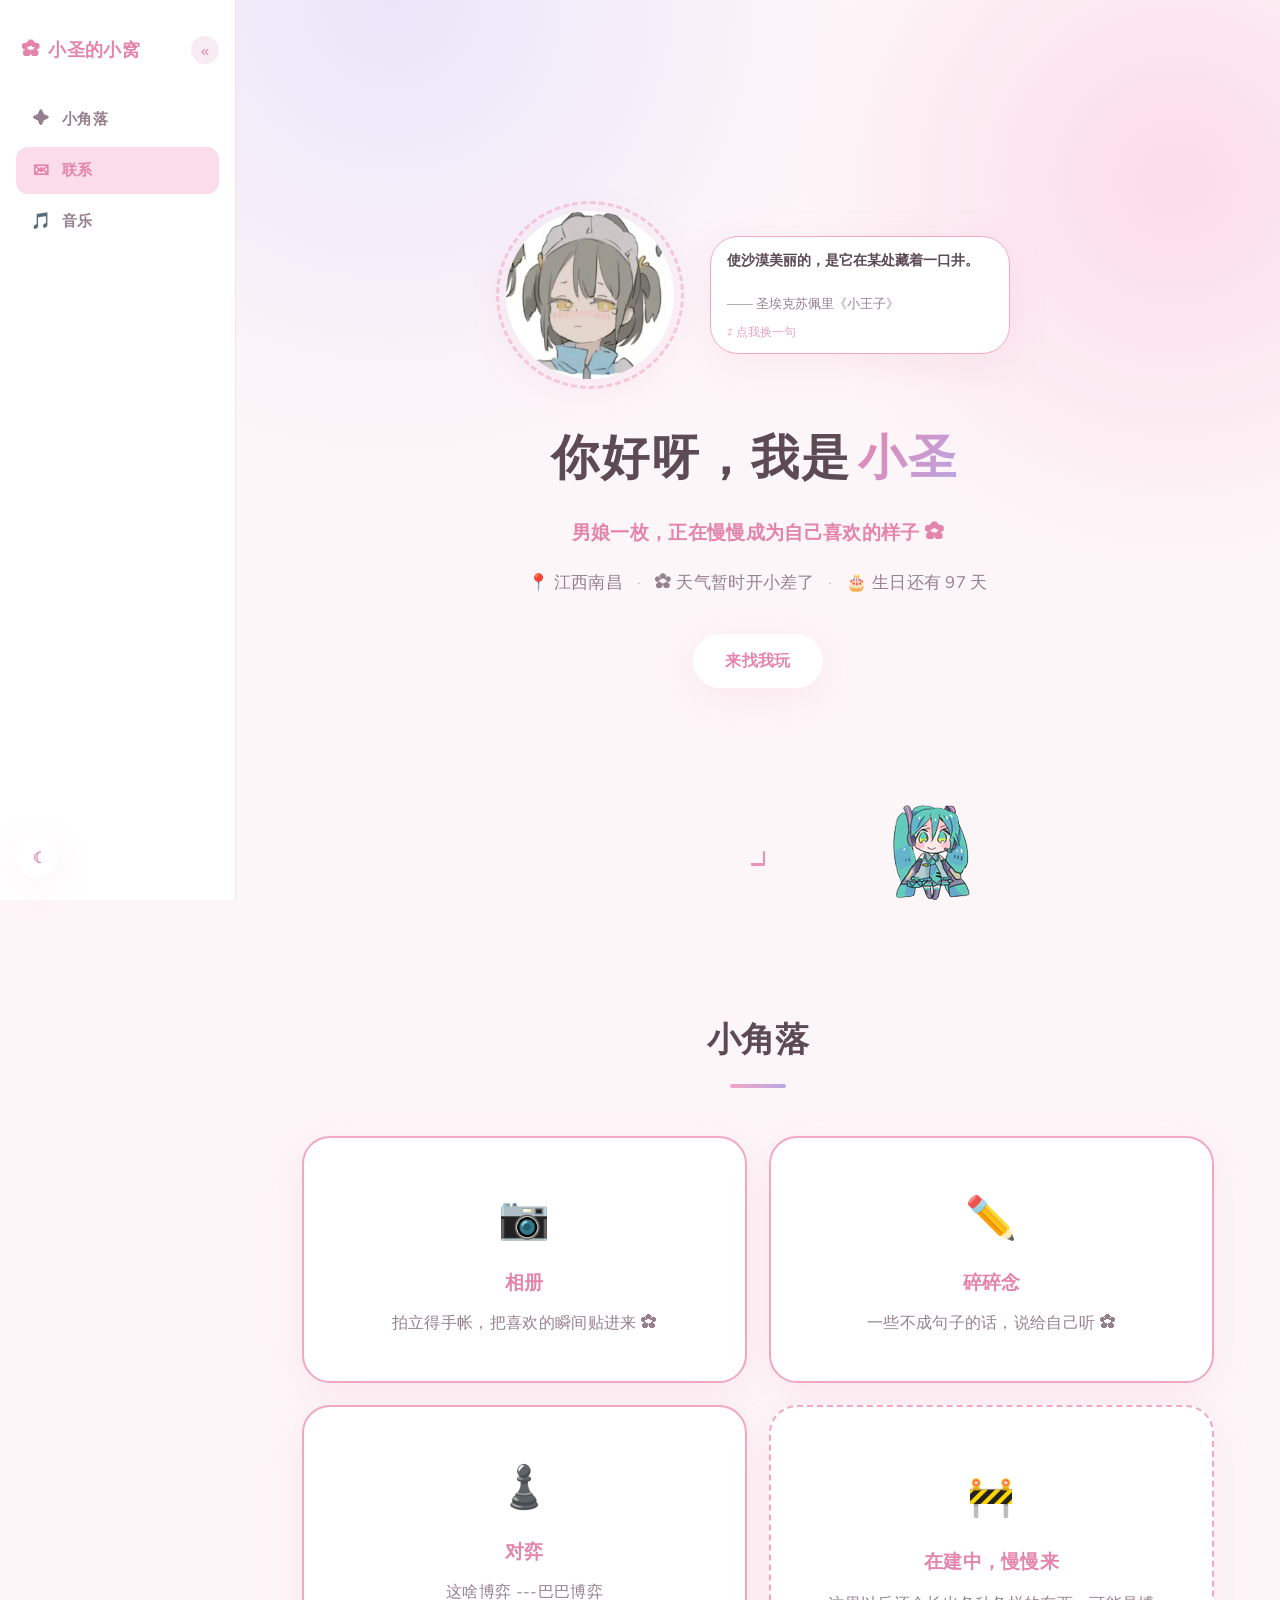
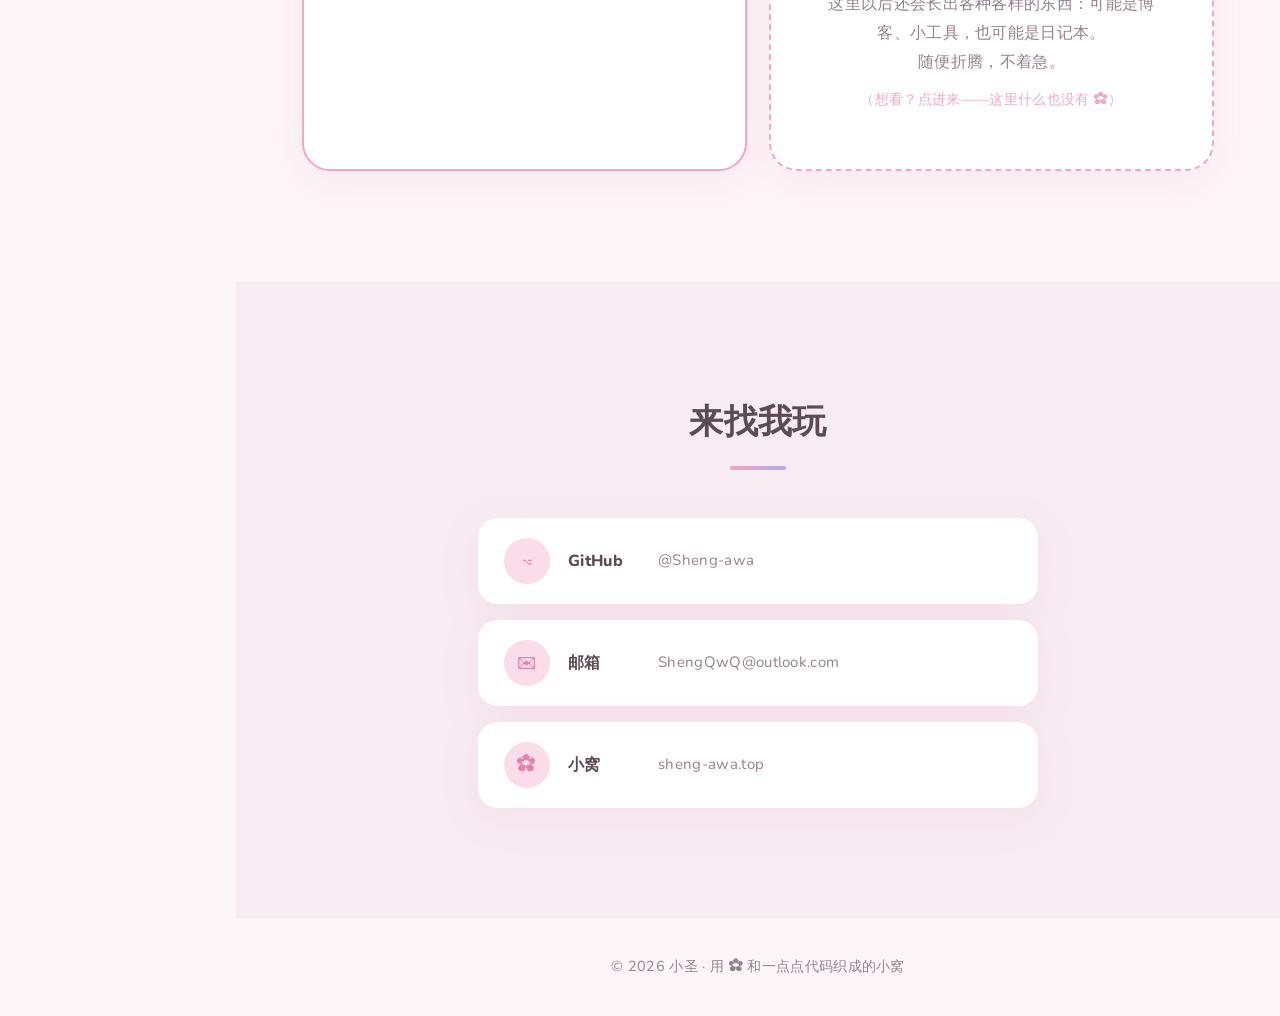
==== index.html @ 61c5d567 "小忆的第一批：404 迷路页、在建卡可点、碎碎念变唠叨墙、对弈/碎碎念翻页转场、五子棋悔棋修复" ====
<!DOCTYPE html>
<html lang="zh-CN" data-theme="light">
<head>
  <meta charset="UTF-8" />
  <meta name="viewport" content="width=device-width, initial-scale=1.0" />
  <title>小圣的小窝 ✿</title>
  <meta name="description" content="小圣的个人小角落——软乎乎、慢悠悠、很舒服。" />
  <link rel="icon" type="image/png" sizes="32x32" href="assets/img/favicon-32.png" />
  <link rel="icon" type="image/png" sizes="192x192" href="assets/img/favicon-192.png" />
  <link rel="apple-touch-icon" href="assets/img/apple-touch-icon.png" />
  <link rel="preconnect" href="https://fonts.googleapis.com" />
  <link rel="preconnect" href="https://fonts.gstatic.com" crossorigin />
  <link href="https://fonts.googleapis.com/css2?family=Nunito:ital,wght@0,400;0,600;0,700;0,800;1,400&display=swap" rel="stylesheet" />
  <link rel="stylesheet" href="assets/css/style.css" />
</head>
<body>
  <!-- 页面过渡纱幕：进入时粉白淡出；去音乐页时换夜色盖上 -->
  <div class="page-veil page-veil--day page-veil--enter" aria-hidden="true"></div>

  <!-- 飘落的花瓣层（JS 生成，尊重减少动态偏好） -->
  <div class="petal-layer" id="petalLayer" aria-hidden="true"></div>

  <!-- 特效画布：粉色鼠标轨迹 + 飘雪 -->
  <canvas class="fx-canvas" id="fxCanvas" aria-hidden="true"></canvas>

  <!-- 桌宠：像素初音未来，沿底边巡逻（点它冒播放按钮去音乐页、拖拽甩飞、双击躲起来） -->
  <div class="pet" id="pet" data-state="idle" data-surface="floor" aria-hidden="true">
    <div class="pet__rot">
      <div class="pet__flip">
        <canvas class="pet__gl" id="petGL"></canvas>
      </div>
    </div>
    <div class="pet__zzz" id="petZzz" hidden>💤</div>
  </div>

  <!-- 导航（GitHub 风格：左侧 logo + 链接，右侧操作；宽屏为可伸缩侧边栏） -->
  <header class="nav" id="nav">
    <div class="nav__left">
      <div class="nav__header">
        <a class="nav__logo" href="#top"><span class="nav__logo-mark">✿</span><span class="nav__logo-text">小圣的小窝</span></a>
        <button class="nav__collapse" id="navCollapse" aria-label="收起 / 展开侧边栏" title="收起 / 展开">
          <span class="nav__collapse-icon">«</span>
        </button>
      </div>
      <nav class="nav__links">
        <a href="#corner"><span class="nav__icon">✦</span><span class="nav__text">小角落</span></a>
        <a href="#contact"><span class="nav__icon">✉</span><span class="nav__text">联系</span></a>
        <a href="music.html"><span class="nav__icon">🎵</span><span class="nav__text">音乐</span></a>
      </nav>
    </div>
    <button class="theme-toggle" id="themeToggle" aria-label="切换明暗主题" title="切换主题">
      <span class="theme-toggle__icon">☾</span>
    </button>
  </header>

  <main id="top">
    <!-- Hero -->
    <section class="hero">
      <div class="hero__inner">
        <div class="hero__avatar-row reveal">
          <div class="hero__avatar-wrap">
            <div class="hero__avatar-ring"></div>
            <img class="hero__avatar" id="avatar" src="assets/img/avatar.jpg" alt="小圣的头像" title="点我有惊喜 ✿" />
          </div>
          <button class="quote" id="quoteBtn" type="button" title="点我换一句 ✿" aria-label="换一句名言">
            <span class="quote__text" id="quoteText">慢慢来，谁还没有一个努力的过程。</span>
            <span class="quote__author" id="quoteAuthor">—— 佚名</span>
            <span class="quote__hint">⇄ 点我换一句</span>
          </button>
        </div>
        <h1 class="hero__title reveal" style="--d:.12s">你好呀，我是<span class="hero__name">小圣</span></h1>
        <p class="hero__subtitle reveal" style="--d:.24s">男娘一枚，正在慢慢成为自己喜欢的样子 ✿</p>
        <p class="hero__weather reveal" style="--d:.36s">
          <span>📍 江西南昌</span>
          <span class="hero__weather-dot">·</span>
          <span id="weatherText">正在获取天气…</span>
          <span class="hero__weather-dot">·</span>
          <span id="birthdayText">🎂 …</span>
        </p>
        <div class="hero__actions reveal" style="--d:.48s">
          <a class="btn btn--ghost" href="#contact">来找我玩</a>
        </div>
      </div>
      <a class="hero__scroll-hint" href="#corner" aria-label="向下滚动">
        <span></span>
      </a>
    </section>

    <!-- 小角落 -->
    <section class="section" id="corner">
      <div class="container">
        <h2 class="section__title reveal">小角落</h2>
        <div class="corner__cards reveal" style="--d:.1s">
          <a class="corner__entry" href="photos.html">
            <span class="corner__entry-icon">📷</span>
            <h3>相册</h3>
            <p>拍立得手帐，把喜欢的瞬间贴进来 ✿</p>
          </a>
          <a class="corner__entry" href="notes.html">
            <span class="corner__entry-icon">✏️</span>
            <h3>碎碎念</h3>
            <p>一些不成句子的话，说给自己听 ✿</p>
          </a>
          <a class="corner__entry" href="games.html">
            <span class="corner__entry-icon">♟️</span>
            <h3>对弈</h3>
            <p>这啥博弈 ---巴巴博弈</p>
          </a>
          <a class="corner__card" href="404.html" title="想看看？点进来 ✿">
            <div class="corner__wip">🚧</div>
            <h3>在建中，慢慢来</h3>
            <p>
              这里以后还会长出各种各样的东西：可能是博客、小工具，也可能是日记本。<br />
              随便折腾，不着急。<span class="corner__tease">（想看？点进来——这里什么也没有 ✿）</span>
            </p>
          </a>
        </div>
      </div>
    </section>

    <!-- 联系 -->
    <section class="section section--alt" id="contact">
      <div class="container">
        <h2 class="section__title reveal">来找我玩</h2>
        <div class="contact__list reveal" style="--d:.1s">
          <a class="contact__item" href="https://github.com/Sheng-awa" target="_blank" rel="noopener">
            <span class="contact__icon">⌥</span>
            <span class="contact__label">GitHub</span>
            <span class="contact__value">@Sheng-awa</span>
          </a>
          <a class="contact__item" href="mailto:ShengQwQ@outlook.com">
            <span class="contact__icon">✉</span>
            <span class="contact__label">邮箱</span>
            <span class="contact__value">ShengQwQ@outlook.com</span>
          </a>
          <a class="contact__item" href="https://sheng-awa.top" target="_blank" rel="noopener">
            <span class="contact__icon">✿</span>
            <span class="contact__label">小窝</span>
            <span class="contact__value">sheng-awa.top</span>
          </a>
        </div>
      </div>
    </section>
  </main>

  <footer class="footer">
    <p>© <span id="year"></span> 小圣 · 用 ✿ 和一点点代码织成的小窝</p>
  </footer>

  <script src="assets/js/main.js"></script>
  <script src="assets/js/pet.js"></script>
</body>
</html>
---- assets/css/style.css ----
/* ============================================================
   小圣的小窝 · style.css
   设计原则：舒适优先 —— 柔和的低饱和配色、大圆角、
   漫反射阴影、所有动效统一使用缓出曲线。
   布局：宽屏为 GitHub 式左侧边栏（可伸缩为图标栏），
   窄屏回退为顶部横栏。
   ============================================================ */

/* ---------- 主题变量 ---------- */
:root {
  --bg: #fdf6f8;
  --bg-alt: #f7ecf2;
  --card: #ffffff;
  --text: #5c4a55;
  --text-soft: #96808e;
  --accent: #f2a7c3;
  --accent-deep: #e484ac;
  --accent-soft: #fbdce9;
  --lavender: #b9a7e6;
  --lavender-soft: #ece5fa;
  --ring: rgba(242, 167, 195, 0.35);
  --shadow: 0 10px 40px rgba(228, 132, 172, 0.12);
  --shadow-hover: 0 18px 50px rgba(228, 132, 172, 0.22);
  --radius-lg: 28px;
  --radius-md: 20px;
  --ease: cubic-bezier(0.22, 1, 0.36, 1); /* 柔和缓出 */
  --speed: 0.6s;
  --sidebar-w: 236px;
  --sidebar-w-mini: 78px;
}

html[data-theme="dark"] {
  --bg: #211a20;
  --bg-alt: #2a2129;
  --card: #2f2630;
  --text: #eadfe7;
  --text-soft: #a894a1;
  --accent: #e89bbd;
  --accent-deep: #f0b0cb;
  --accent-soft: #4a3342;
  --lavender: #a58fd6;
  --lavender-soft: #372e47;
  --ring: rgba(232, 155, 189, 0.25);
  --shadow: 0 10px 40px rgba(0, 0, 0, 0.35);
  --shadow-hover: 0 18px 50px rgba(0, 0, 0, 0.45);
}

/* ---------- 基础 ---------- */
* { margin: 0; padding: 0; box-sizing: border-box; }

html {
  scroll-behavior: smooth;
  scroll-padding-top: 90px;
}

body {
  font-family: "Nunito", "PingFang SC", "Hiragino Sans GB",
    "Microsoft YaHei", "Source Han Sans SC", sans-serif;
  background: var(--bg);
  color: var(--text);
  line-height: 1.8;
  letter-spacing: 0.02em;
  overflow-x: hidden;
  transition: background-color var(--speed) var(--ease),
    color var(--speed) var(--ease),
    padding-left var(--speed) var(--ease);
}

::selection { background: var(--accent-soft); color: var(--accent-deep); }

img { display: block; max-width: 100%; }
a { color: inherit; text-decoration: none; }

.container { max-width: 960px; margin: 0 auto; padding: 0 24px; }

/* ---------- 花瓣层 ---------- */
.petal-layer {
  position: fixed;
  inset: 0;
  pointer-events: none;
  z-index: 1;
  overflow: hidden;
}

.petal {
  position: absolute;
  top: -4vh;
  border-radius: 60% 40% 60% 40%;
  background: linear-gradient(135deg, var(--accent-soft), var(--accent));
  opacity: 0;
  animation: petal-fall linear infinite;
  will-change: transform, opacity;
}

@keyframes petal-fall {
  0%   { transform: translate3d(0, -5vh, 0) rotate(0deg);   opacity: 0; }
  8%   { opacity: var(--petal-opacity, 0.55); }
  92%  { opacity: var(--petal-opacity, 0.55); }
  100% { transform: translate3d(var(--sway, -24vw), 108vh, 0) rotate(560deg); opacity: 0; }
}

/* ---------- 特效画布（鼠标轨迹 + 飘雪） ---------- */
.fx-canvas {
  position: fixed;
  inset: 0;
  width: 100%;
  height: 100%;
  pointer-events: none;
  z-index: 200;
}

/* ---------- 导航（窄屏：顶栏） ---------- */
.nav {
  position: fixed;
  top: 0; left: 0; right: 0;
  z-index: 100;
  display: flex;
  align-items: center;
  justify-content: space-between;
  gap: 24px;
  padding: 14px clamp(16px, 4vw, 40px);
  background: color-mix(in srgb, var(--bg) 82%, transparent);
  backdrop-filter: blur(14px);
  -webkit-backdrop-filter: blur(14px);
  box-shadow: 0 4px 24px rgba(228, 132, 172, 0.08);
  transition: background-color var(--speed) var(--ease),
    box-shadow var(--speed) var(--ease),
    width var(--speed) var(--ease),
    border-color var(--speed) var(--ease);
}

.nav__left {
  display: flex;
  align-items: center;
  gap: 18px;
  min-width: 0;
}

.nav__header { display: flex; align-items: center; }

.nav__logo {
  display: inline-flex;
  align-items: center;
  gap: 8px;
  font-weight: 800;
  font-size: 1.05rem;
  color: var(--accent-deep);
  white-space: nowrap;
}

.nav__collapse { display: none; } /* 窄屏不提供伸缩 */

.nav__icon { display: none; } /* 窄屏顶栏只显示文字 */

.nav__links { display: flex; gap: 10px; }

.nav__links a {
  position: relative;
  font-weight: 600;
  font-size: 0.9rem;
  color: var(--text-soft);
  transition: color 0.35s var(--ease);
  padding: 4px 2px;
  white-space: nowrap;
}

.nav__links a::after {
  content: "";
  position: absolute;
  left: 0; bottom: -2px;
  width: 100%; height: 2px;
  border-radius: 2px;
  background: var(--accent);
  transform: scaleX(0);
  transform-origin: right;
  transition: transform 0.45s var(--ease);
}

.nav__links a:hover { color: var(--accent-deep); }
.nav__links a:hover::after { transform: scaleX(1); transform-origin: left; }

.theme-toggle {
  border: none;
  cursor: pointer;
  width: 42px; height: 42px;
  flex: none;
  border-radius: 50%;
  background: var(--card);
  box-shadow: var(--shadow);
  color: var(--accent-deep);
  font-size: 1.15rem;
  display: grid;
  place-items: center;
  transition: transform 0.45s var(--ease), box-shadow 0.45s var(--ease),
    background-color var(--speed) var(--ease);
}

.theme-toggle:hover { transform: translateY(-2px) rotate(-14deg); box-shadow: var(--shadow-hover); }
.theme-toggle__icon { display: block; transition: transform 0.6s var(--ease); }
html[data-theme="dark"] .theme-toggle__icon { transform: rotate(360deg); }

/* ---------- 导航（宽屏：GitHub 式左侧边栏，可伸缩） ---------- */
@media (min-width: 900px) {
  body { padding-left: var(--sidebar-w); }
  body.nav-collapsed { padding-left: var(--sidebar-w-mini); }

  html { scroll-padding-top: 24px; }

  .nav {
    top: 0; left: 0; bottom: 0; right: auto;
    width: var(--sidebar-w);
    flex-direction: column;
    align-items: stretch;
    justify-content: flex-start;
    gap: 0;
    padding: 30px 16px 22px;
    background: var(--card);
    backdrop-filter: none;
    -webkit-backdrop-filter: none;
    box-shadow: none;
    border-right: 1px solid var(--ring);
  }

  body.nav-collapsed .nav { width: var(--sidebar-w-mini); }

  .nav__left {
    flex-direction: column;
    align-items: stretch;
    gap: 26px;
    width: 100%;
  }

  .nav__header {
    justify-content: space-between;
    gap: 8px;
    transition: flex-direction var(--speed) var(--ease);
  }

  .nav__logo { padding: 4px 6px; font-size: 1.12rem; overflow: hidden; }

  /* 伸缩按钮 */
  .nav__collapse {
    display: grid;
    place-items: center;
    width: 28px; height: 28px;
    flex: none;
    border: none;
    border-radius: 50%;
    cursor: pointer;
    background: var(--bg-alt);
    color: var(--accent-deep);
    font-size: 0.95rem;
    transition: background-color 0.35s var(--ease), transform 0.45s var(--ease);
  }

  .nav__collapse:hover { background: var(--accent-soft); transform: scale(1.1); }

  .nav__collapse-icon {
    display: block;
    transition: transform 0.5s var(--ease);
  }

  /* 竖排链接：GitHub 边栏式药丸高亮 */
  .nav__links {
    flex-direction: column;
    gap: 4px;
  }

  .nav__links a {
    display: flex;
    align-items: center;
    padding: 9px 14px;
    border-radius: 12px;
    font-size: 0.95rem;
    overflow: hidden;
    transition: background-color 0.35s var(--ease), color 0.35s var(--ease),
      transform 0.35s var(--ease);
  }

  .nav__links a::after { display: none; }

  .nav__icon {
    display: inline-block;
    width: 22px;
    flex: none;
    text-align: center;
    margin-right: 10px;
    font-size: 1rem;
    transition: margin-right var(--speed) var(--ease);
  }

  .nav__text { white-space: nowrap; }

  .nav__links a:hover {
    background: var(--bg-alt);
    color: var(--accent-deep);
    transform: translateX(4px);
  }

  .nav__links a.nav__link--active {
    background: var(--accent-soft);
    color: var(--accent-deep);
    font-weight: 800;
  }

  .theme-toggle { margin-top: auto; }

  /* ===== 收起状态：纯图标栏 ===== */
  body.nav-collapsed .nav__header {
    flex-direction: column;
    align-items: center;
    gap: 14px;
  }

  body.nav-collapsed .nav__logo { padding: 4px 0; }
  body.nav-collapsed .nav__logo-text { display: none; }

  body.nav-collapsed .nav__links a {
    justify-content: center;
    padding: 10px 0;
  }

  body.nav-collapsed .nav__links a:hover { transform: none; }
  body.nav-collapsed .nav__icon { margin-right: 0; }
  body.nav-collapsed .nav__text { display: none; }

  body.nav-collapsed .nav__collapse-icon { transform: rotate(180deg); }

  body.nav-collapsed .theme-toggle { align-self: center; }
}

/* ---------- Hero ---------- */
.hero {
  min-height: 100svh;
  display: flex;
  flex-direction: column;
  align-items: center;
  justify-content: center;
  text-align: center;
  position: relative;
  padding: 120px 24px 80px;
  background:
    radial-gradient(60vw 60vw at 15% 0%, var(--lavender-soft), transparent 60%),
    radial-gradient(55vw 55vw at 90% 20%, var(--accent-soft), transparent 55%);
  transition: background var(--speed) var(--ease);
}

@media (min-width: 900px) {
  .hero { padding: 80px 24px; }
}

.hero__avatar-wrap { position: relative; width: 168px; height: 168px; margin-bottom: 36px; }

/* 头像行：头像 + 右侧名言气泡（窄屏自动折行到头像下方） */
.hero__avatar-row {
  display: flex;
  align-items: center;
  justify-content: center;
  gap: clamp(20px, 4.5vw, 36px);
  flex-wrap: wrap;
  margin-bottom: 36px;
}
.hero__avatar-row .hero__avatar-wrap { margin-bottom: 0; flex: none; }

/* 名人名言气泡：点击随机换一句。固定尺寸（不挤头像），长句由 JS 缩字号适配 */
.quote {
  width: min(300px, 86vw);
  height: 118px;
  box-sizing: border-box;
  display: flex;
  flex-direction: column;
  padding: 12px 16px 10px;
  border: 1px solid var(--accent);
  background: var(--card);
  border-radius: var(--radius-lg);
  box-shadow: var(--shadow);
  text-align: left;
  font: inherit;
  color: var(--text);
  cursor: pointer;
  transition: transform var(--speed) var(--ease), box-shadow var(--speed) var(--ease);
}
.quote:hover { transform: translateY(-3px); box-shadow: var(--shadow-hover); }
.quote__text {
  flex: 1;
  min-height: 0;
  overflow: hidden;
  display: block;
  font-size: 0.98rem;
  font-weight: 700;
  line-height: 1.55;
  transition: opacity 0.18s ease;
}
.quote__author {
  display: block;
  margin-top: 6px;
  font-size: 0.8rem;
  color: var(--text-soft);
  text-align: right;
  white-space: nowrap;
  overflow: hidden;
  text-overflow: ellipsis;
  transition: opacity 0.18s ease;
}
.quote.is-switching .quote__text,
.quote.is-switching .quote__author { opacity: 0; }
.quote__hint { display: block; margin-top: 6px; font-size: 0.72rem; color: var(--accent-deep); opacity: 0.75; }

.hero__avatar {
  width: 100%; height: 100%;
  border-radius: 50%;
  object-fit: cover;
  background: var(--card);
  box-shadow: var(--shadow);
  position: relative;
  z-index: 1;
  cursor: pointer;
  transition: transform 0.6s var(--ease), box-shadow 0.6s var(--ease);
}

/* 悬停：均匀放大 */
.hero__avatar-wrap:hover .hero__avatar { transform: scale(1.12); box-shadow: var(--shadow-hover); }

/* 点击：更大的均匀放大（与 hover 同优先级，靠书写顺序覆盖） */
.hero__avatar-wrap .hero__avatar.hero__avatar--pop {
  transform: scale(1.22);
  box-shadow: var(--shadow-hover);
}

.hero__avatar-ring {
  position: absolute;
  inset: -10px;
  border-radius: 50%;
  border: 3px dashed var(--accent);
  opacity: 0.55;
  animation: ring-spin 24s linear infinite;
  pointer-events: none;
}

@keyframes ring-spin { to { transform: rotate(360deg); } }

.hero__title { font-size: clamp(1.9rem, 5vw, 3rem); font-weight: 800; letter-spacing: 0.04em; }

.hero__name {
  background: linear-gradient(120deg, var(--accent-deep), var(--lavender));
  -webkit-background-clip: text;
  background-clip: text;
  color: transparent;
  padding: 0 0.15em;
}

.hero__subtitle { margin-top: 14px; font-size: clamp(1rem, 2.6vw, 1.2rem); color: var(--accent-deep); font-weight: 600; }

.hero__weather { margin-top: 18px; color: var(--text-soft); font-size: clamp(0.95rem, 2.2vw, 1.05rem); }

.hero__weather-dot { margin: 0 0.55em; opacity: 0.5; }

.hero__actions { margin-top: 36px; display: flex; gap: 16px; flex-wrap: wrap; justify-content: center; }

.btn {
  display: inline-block;
  padding: 13px 32px;
  border-radius: 999px;
  font-weight: 700;
  font-size: 0.98rem;
  transition: transform 0.45s var(--ease), box-shadow 0.45s var(--ease),
    background-color 0.45s var(--ease), color 0.45s var(--ease);
}

.btn--primary {
  background: linear-gradient(120deg, var(--accent), var(--accent-deep));
  color: #fff;
  box-shadow: 0 8px 26px rgba(228, 132, 172, 0.38);
}

.btn--primary:hover { transform: translateY(-3px); box-shadow: 0 14px 34px rgba(228, 132, 172, 0.48); }

.btn--ghost { background: var(--card); color: var(--accent-deep); box-shadow: var(--shadow); }
.btn--ghost:hover { transform: translateY(-3px); box-shadow: var(--shadow-hover); }

/* 向下的箭头滚动提示 */
.hero__scroll-hint {
  position: absolute;
  bottom: 34px; left: 50%;
  transform: translateX(-50%);
  opacity: 0.85;
}

.hero__scroll-hint span {
  display: block;
  width: 15px; height: 15px;
  border-right: 3px solid var(--accent-deep);
  border-bottom: 3px solid var(--accent-deep);
  border-radius: 2px;
  animation: arrow-dip 2.2s var(--ease) infinite;
}

@keyframes arrow-dip {
  0%, 100% { transform: rotate(45deg) translate(0, 0);     opacity: 1; }
  50%      { transform: rotate(45deg) translate(6px, 6px); opacity: 0.45; }
}

/* ---------- 区块通用 ---------- */
.section { padding: 110px 0; position: relative; z-index: 2; }
.section--alt { background: var(--bg-alt); transition: background-color var(--speed) var(--ease); }

.section__title {
  text-align: center;
  font-size: clamp(1.5rem, 4vw, 2.1rem);
  font-weight: 800;
  margin-bottom: 48px;
}

.section__title::after {
  content: "";
  display: block;
  width: 56px; height: 4px;
  margin: 14px auto 0;
  border-radius: 4px;
  background: linear-gradient(90deg, var(--accent), var(--lavender));
}

/* ---------- 小角落 ---------- */
.corner__cards {
  display: grid;
  grid-template-columns: 1fr 1fr;
  gap: 22px;
  align-items: stretch;
}
@media (max-width: 760px) { .corner__cards { grid-template-columns: 1fr; } }

/* 相册入口卡：与 wip 卡同风格，可点击 */
.corner__entry {
  display: block;
  background: var(--card);
  border: 2px solid var(--accent);
  border-radius: var(--radius-lg);
  padding: clamp(28px, 5vw, 44px);
  text-align: center;
  text-decoration: none;
  color: var(--text);
  box-shadow: var(--shadow);
  transition: transform 0.45s var(--ease), box-shadow var(--speed) var(--ease), background-color var(--speed) var(--ease);
}
.corner__entry:hover { transform: translateY(-6px); box-shadow: var(--shadow-hover); }
.corner__entry-icon { display: block; font-size: 2.6rem; margin-bottom: 10px; }
.corner__entry h3 { margin: 0 0 8px; color: var(--accent-deep); }
.corner__entry p { margin: 0; color: var(--text-soft); }

.corner__card {
  display: block;
  background: var(--card);
  border: 2px dashed var(--accent);
  border-radius: var(--radius-lg);
  padding: clamp(32px, 6vw, 56px);
  text-align: center;
  text-decoration: none;
  color: inherit;
  box-shadow: var(--shadow);
  transition: background-color var(--speed) var(--ease), transform 0.45s var(--ease), box-shadow var(--speed) var(--ease);
}

.corner__card:hover { transform: translateY(-4px); box-shadow: var(--shadow-hover); }

.corner__wip { font-size: 2.4rem; margin-bottom: 14px; }
.corner__card h3 { color: var(--accent-deep); margin-bottom: 10px; }
.corner__card p { color: var(--text-soft); }
.corner__tease { display: inline-block; margin-top: 10px; font-size: 0.88em; color: var(--accent); }

/* ---------- 联系 ---------- */
.contact__list { max-width: 560px; margin: 0 auto; display: flex; flex-direction: column; gap: 16px; }

.contact__item {
  display: flex;
  align-items: center;
  gap: 18px;
  background: var(--card);
  border-radius: var(--radius-md);
  box-shadow: var(--shadow);
  padding: 20px 26px;
  transition: transform 0.45s var(--ease), box-shadow 0.45s var(--ease),
    background-color var(--speed) var(--ease);
}

.contact__item:hover { transform: translateX(8px); box-shadow: var(--shadow-hover); }

.contact__icon {
  width: 46px; height: 46px;
  flex: none;
  display: grid;
  place-items: center;
  border-radius: 50%;
  background: var(--accent-soft);
  color: var(--accent-deep);
  font-size: 1.2rem;
  transition: transform 0.45s var(--ease), background-color var(--speed) var(--ease);
}

.contact__item:hover .contact__icon { transform: rotate(-10deg) scale(1.1); }

.contact__label { font-weight: 800; width: 4.5em; flex: none; }
.contact__value { color: var(--text-soft); font-size: 0.94rem; word-break: break-all; }

/* ---------- 桌宠（像素史莱姆） ---------- */
.pet {
  position: fixed;
  left: 0; top: 0;
  width: 96px;
  z-index: 150;
  cursor: grab;
  user-select: none;
  -webkit-user-select: none;
  touch-action: none;
  opacity: 0;
  transition: opacity 0.8s var(--ease);
  will-change: left, top;
}

.pet--on { opacity: 1; }
.pet.is-drag { cursor: grabbing; }

.pet.is-bye {
  opacity: 0 !important;
  transition: opacity 0.5s var(--ease) !important;
}

/* 朝向层：表面切换时平滑转身；自由飞行时关掉过渡由 JS 每帧驱动 */
.pet__rot { transition: transform 0.45s var(--ease); }
.pet--free .pet__rot { transition: none; }

.pet__gl {
  display: block;
  width: 100%;
  aspect-ratio: 1;
  image-rendering: pixelated;
}

/* 打瞌睡的 💤 */
.pet__zzz {
  position: absolute;
  top: -14px; right: -6px;
  font-size: 1rem;
  opacity: 0;
  pointer-events: none;
  transition: opacity 0.4s var(--ease);
}

.pet__zzz:not([hidden]) { opacity: 1; animation: pet-zzz 2.4s ease-in-out infinite; }

@keyframes pet-zzz {
  0%, 100% { transform: translateY(0) scale(0.85); opacity: 0.55; }
  50%      { transform: translateY(-8px) scale(1.1); opacity: 1; }
}

/* 点击冒出的爱心 */
.pet__heart {
  position: absolute;
  bottom: 80%;
  color: var(--accent-deep);
  font-size: 1rem;
  pointer-events: none;
  opacity: 0;
  animation: pet-heart 1.1s var(--ease) forwards;
}

@keyframes pet-heart {
  0%   { opacity: 0; transform: translateY(6px) scale(0.6); }
  20%  { opacity: 1; }
  100% { opacity: 0; transform: translate(var(--hx, 0), -44px) scale(1.25); }
}

/* 单击宠物冒出的播放按钮（点了去音乐页） */
.pet__play {
  position: absolute;
  bottom: calc(100% + 10px);
  left: 50%;
  width: 44px;
  height: 44px;
  border: none;
  border-radius: 50%;
  padding: 0 0 2px 3px;             /* ▶ 字形偏左，微调视觉居中 */
  background: linear-gradient(135deg, var(--accent), var(--lavender));
  color: #fff;
  font-size: 1.05rem;
  line-height: 1;
  cursor: pointer;
  box-shadow: var(--shadow-hover);
  opacity: 0;
  pointer-events: none;
  transform: translateX(-50%) scale(0.5);
  transition: opacity 0.25s var(--ease), transform 0.25s var(--ease);
}

.pet__play.is-on {
  opacity: 1;
  pointer-events: auto;
  transform: translateX(-50%) scale(1);
  animation: pet-play-bob 1.2s ease-in-out infinite;
}

@keyframes pet-play-bob {
  0%, 100% { transform: translateX(-50%) translateY(0) scale(1); }
  50%      { transform: translateX(-50%) translateY(-5px) scale(1.06); }
}

@media (prefers-reduced-motion: reduce) {
  .pet { display: none; }
}

/* ---------- 页脚 ---------- */
.footer {
  padding: 36px 24px;
  text-align: center;
  color: var(--text-soft);
  font-size: 0.9rem;
  position: relative;
  z-index: 2;
}

/* ---------- 入场 & 滚动显现动画 ---------- */
.reveal {
  opacity: 0;
  transform: translateY(28px);
  transition: opacity 0.9s var(--ease), transform 0.9s var(--ease);
  transition-delay: var(--d, 0s);
  will-change: opacity, transform;
}

.reveal--in { opacity: 1; transform: translateY(0); }

/* Hero 内的 reveal 由 JS 立即触发，CSS 保证无 JS 时也可见 */
.no-js .reveal, .reveal--fallback { opacity: 1; transform: none; }

/* ---------- 尊重减少动态偏好 ---------- */
@media (prefers-reduced-motion: reduce) {
  html { scroll-behavior: auto; }
  *, *::before, *::after {
    animation-duration: 0.01ms !important;
    animation-iteration-count: 1 !important;
    transition-duration: 0.01ms !important;
  }
  .reveal { opacity: 1; transform: none; }
  .petal-layer, .fx-canvas { display: none; }
}

/* ---------- 移动端 ---------- */
@media (max-width: 640px) {
  .nav { gap: 12px; }
  .nav__left { gap: 14px; }
  .nav__links { gap: 8px; }
  .nav__links a { font-size: 0.85rem; }
  .nav__logo { font-size: 1rem; }
  .section { padding: 80px 0; }
  .pet { width: 72px; }
  .contact__label { width: auto; }
  .contact__item { flex-wrap: wrap; gap: 10px 14px; }
}

/* ---------- 音乐播放器页 ---------- */
.music-main { padding-top: 30px; }

.music__lead {
  text-align: center;
  color: var(--text-soft);
  margin: -10px 0 30px;
}

.player {
  max-width: 560px;
  margin: 0 auto;
  background: var(--card);
  border-radius: var(--radius-lg);
  box-shadow: var(--shadow);
  padding: 34px 30px 26px;
  text-align: center;
  transition: background-color var(--speed) var(--ease);
}

/* 封面：旋转唱片 */
.player__disc {
  width: 168px;
  height: 168px;
  margin: 0 auto 18px;
  border-radius: 50%;
  object-fit: cover;
  border: 6px solid var(--accent-soft);
  box-shadow: var(--shadow);
}

.player.is-playing .player__disc { animation: disc-spin 9s linear infinite; }
@keyframes disc-spin { to { transform: rotate(360deg); } }

.player__info h3 { font-size: 1.25rem; }
.player__info p { color: var(--text-soft); font-size: 0.9rem; margin: 2px 0 14px; }

/* 频谱可视化 */
.player__viz {
  display: block;
  width: 100%;
  height: 56px;
  margin-bottom: 10px;
}

/* 进度条 */
.player__progress {
  height: 8px;
  border-radius: 999px;
  background: var(--bg-alt);
  cursor: pointer;
  overflow: hidden;
  transition: background-color var(--speed) var(--ease);
}

.player__progress-bar {
  height: 100%;
  width: 0;
  border-radius: 999px;
  background: linear-gradient(90deg, var(--accent), var(--lavender));
}

.player__times {
  display: flex;
  justify-content: space-between;
  color: var(--text-soft);
  font-size: 0.8rem;
  margin: 6px 2px 16px;
}

/* 控制按钮 */
.player__controls {
  display: flex;
  align-items: center;
  justify-content: center;
  gap: 18px;
  margin-bottom: 16px;
}

.player__btn {
  border: none;
  background: var(--accent-soft);
  color: var(--accent-deep);
  width: 46px;
  height: 46px;
  border-radius: 50%;
  font-size: 1.05rem;
  cursor: pointer;
  transition: transform var(--speed) var(--ease), background-color var(--speed) var(--ease);
}

.player__btn:hover { transform: scale(1.12); }

.player__btn--main {
  width: 60px;
  height: 60px;
  font-size: 1.35rem;
  background: linear-gradient(135deg, var(--accent), var(--lavender));
  color: #fff;
  box-shadow: var(--shadow-hover);
}

.player__volume {
  display: flex;
  align-items: center;
  justify-content: center;
  gap: 8px;
  color: var(--text-soft);
  margin-bottom: 18px;
}

.player__volume input { accent-color: var(--accent-deep); width: 140px; }

/* 播放列表 */
.player__list { list-style: none; text-align: left; }

.player__list li {
  display: flex;
  align-items: center;
  gap: 10px;
  padding: 10px 14px;
  border-radius: var(--radius-md);
  cursor: pointer;
  font-weight: 700;
  font-size: 0.92rem;
  transition: background-color var(--speed) var(--ease);
}

.player__list li:hover { background: var(--bg-alt); }
.player__list li.is-active { background: var(--accent-soft); color: var(--accent-deep); }
.player__list .no { width: 1.4em; color: var(--text-soft); font-weight: 800; }
.player__list .artist { margin-left: auto; color: var(--text-soft); font-size: 0.8rem; font-weight: 600; }

.player__credit {
  margin-top: 18px;
  color: var(--text-soft);
  font-size: 0.78rem;
  line-height: 1.7;
}

.player__credit a { color: var(--accent-deep); }

/* 当前歌词行 */
.player__lyric {
  min-height: 1.6em;
  color: var(--accent-deep);
  font-size: 0.9rem;
  font-weight: 700;
  margin: -4px 0 12px;
  transition: opacity 0.15s var(--ease);
}

.player__lyric.fade { opacity: 0; }

/* 网易云歌单输入栏 */
.music__loader {
  display: flex;
  gap: 10px;
  max-width: 560px;
  margin: 0 auto 22px;
}

.music__loader input {
  flex: 1;
  min-width: 0;
  border: 2px solid var(--accent-soft);
  background: var(--card);
  color: var(--text);
  border-radius: 999px;
  padding: 10px 18px;
  font: inherit;
  font-size: 0.9rem;
  outline: none;
  transition: border-color var(--speed) var(--ease), background-color var(--speed) var(--ease);
}

.music__loader input:focus { border-color: var(--accent-deep); }

.music__loader button {
  border: none;
  border-radius: 999px;
  padding: 10px 20px;
  font: inherit;
  font-weight: 800;
  font-size: 0.9rem;
  cursor: pointer;
  background: linear-gradient(135deg, var(--accent), var(--lavender));
  color: #fff;
  white-space: nowrap;
  transition: transform var(--speed) var(--ease), opacity var(--speed) var(--ease);
}

.music__loader button:hover { transform: translateY(-2px); }
.music__loader button:disabled { opacity: 0.55; cursor: wait; }
.music__loader button.ghost { background: var(--accent-soft); color: var(--accent-deep); }

/* 列表标题 + 可滚动列表 + 失败标记 */
.player__list-title {
  text-align: left;
  font-size: 0.85rem;
  font-weight: 800;
  color: var(--text-soft);
  margin: 0 4px 8px;
}

.player__list {
  max-height: 300px;
  overflow-y: auto;
  scrollbar-width: thin;
  scrollbar-color: var(--accent) transparent;
}

.player__list li.is-error { opacity: 0.4; text-decoration: line-through; }

/* ---------- 音乐页：Wallpaper 壁纸背景 + 玻璃拟态 ---------- */
body.music-page {
  background: #101828 url('../img/scene/cafe.jpg') center / cover no-repeat fixed;
}

/* 压暗层：保证文字可读（在壁纸之上、内容之下） */
body.music-page::before {
  content: '';
  position: fixed;
  inset: 0;
  background: rgba(14, 20, 32, 0.34);
  pointer-events: none;
  z-index: -1;
}

body.music-page .section__title,
body.music-page .hero__name { color: #fdf7fb; }

body.music-page .music__lead { color: rgba(253, 247, 251, 0.78); }

/* 播放器卡片：磨砂玻璃 */
body.music-page .player {
  background: rgba(24, 32, 48, 0.42);
  backdrop-filter: blur(18px) saturate(1.35);
  -webkit-backdrop-filter: blur(18px) saturate(1.35);
  border: 1px solid rgba(255, 255, 255, 0.2);
  box-shadow: 0 18px 60px rgba(0, 0, 0, 0.38);
  color: #f4eef3;
}

body.music-page .player h3 { color: #fdf7fb; }
body.music-page .player__info p { color: rgba(244, 238, 243, 0.68); }
body.music-page .player__lyric { color: #ffc4da; }
body.music-page .player__times { color: rgba(244, 238, 243, 0.62); }
body.music-page .player__progress { background: rgba(255, 255, 255, 0.16); }
body.music-page .player__volume { color: rgba(244, 238, 243, 0.68); }

body.music-page .player__btn {
  background: rgba(255, 255, 255, 0.14);
  color: #ffd7e8;
}

body.music-page .player__btn--main {
  background: linear-gradient(135deg, var(--accent), var(--lavender));
  color: #fff;
}

/* 需要用户点一下才能出声时，主播放键呼吸闪烁 */
.player__btn--main.needs-gesture { animation: btn-pulse 1.6s ease-in-out infinite; }

@keyframes btn-pulse {
  0%, 100% { box-shadow: 0 0 0 0 rgba(242, 167, 195, 0.55); }
  50%      { box-shadow: 0 0 0 14px rgba(242, 167, 195, 0); }
}

body.music-page .player__list-title { color: rgba(244, 238, 243, 0.62); }
body.music-page .player__list li { color: #efe8ee; }
body.music-page .player__list li:hover { background: rgba(255, 255, 255, 0.09); }
body.music-page .player__list li.is-active { background: rgba(242, 167, 195, 0.3); color: #ffe3ee; }
body.music-page .player__list .no,
body.music-page .player__list .artist { color: rgba(244, 238, 243, 0.52); }
body.music-page .player__credit { color: rgba(244, 238, 243, 0.55); }
body.music-page .player__credit a { color: #ffc4da; }

/* 歌单输入栏：半透明玻璃 */
body.music-page .music__loader input {
  background: rgba(24, 32, 48, 0.5);
  border-color: rgba(255, 255, 255, 0.24);
  color: #fdf7fb;
  backdrop-filter: blur(10px);
  -webkit-backdrop-filter: blur(10px);
}

body.music-page .music__loader input::placeholder { color: rgba(253, 247, 251, 0.5); }
body.music-page .music__loader input:focus { border-color: var(--accent); }

body.music-page .music__loader button.ghost {
  background: rgba(255, 255, 255, 0.14);
  color: #ffd7e8;
}

body.music-page .footer { color: rgba(253, 247, 251, 0.6); }

/* 壁纸来自 Wallpaper Engine 场景壁纸的手工拼合静帧，暗色背景下
   隐藏主题切换按钮的浅色背景，保持画面干净 */
body.music-page .theme-toggle {
  background: rgba(255, 255, 255, 0.14);
  color: #ffd7e8;
}

/* 壁纸页强制深色导航观感 */
body.music-page .nav__logo-text,
body.music-page .nav__text { color: inherit; }

/* ============================================================
   听歌 + 专注页：动态壁纸场景（Wallpaper Engine 重建 · Lo-Fi 咖啡店）
   - 底图 = workshop 2370927443 的 Base Image（Neon cafe，3840×2160）
   - 舞台固定 3840×2160 按 cover 缩放；底图外扩一圈，视差不露边
   - 动效 = 霓虹灯光晕闪烁 + 暖色萤火（focus.js 生成）+ Canvas 雨丝
   ============================================================ */
.scene {
  position: fixed;
  inset: 0;
  z-index: -2;
  overflow: hidden;
  background: #101828;
}

.scene__stage {
  position: absolute;
  left: 50%;
  top: 50%;
  width: 3840px;
  height: 2160px;
  transform: translate(-50%, -50%) scale(0.5); /* JS 会覆写 scale */
}

.scene__layer { position: absolute; will-change: transform; }
.scene__layer img { display: block; width: 100%; height: auto; }

/* 咖啡店底图：外扩一圈，cover 铺满 */
.scene__layer--cafe { inset: -60px; }
.scene__layer--cafe img { width: 100%; height: 100%; object-fit: cover; }

/* 霓虹灯光晕：屋顶招牌 + 窗口 LO-FI 杯（百分比坐标对齐底图） */
.scene__glow {
  position: absolute;
  border-radius: 50%;
  pointer-events: none;
  filter: blur(60px);
  animation: neon-flicker 5s linear infinite;
}
.scene__glow--sign {
  left: 33%; top: 5%;
  width: 34%; height: 9%;
  background: radial-gradient(closest-side, rgba(255, 170, 80, 0.34), transparent 72%);
}
.scene__glow--cup {
  left: 66.5%; top: 24%;
  width: 12%; height: 15%;
  background: radial-gradient(closest-side, rgba(90, 210, 255, 0.38), transparent 72%);
  animation-delay: -2.3s;
  animation-duration: 6.5s;
}
@keyframes neon-flicker {
  0%, 100% { opacity: 0.85; }
  8% { opacity: 0.45; }
  10% { opacity: 0.9; }
  24% { opacity: 0.7; }
  46% { opacity: 1; }
  70% { opacity: 0.6; }
  72% { opacity: 0.95; }
}

/* 暖色萤火 / 尘光（focus.js 生成，全高度漂浮） */
.scene__stars { position: absolute; inset: 0; }
.scene__stars i {
  position: absolute;
  border-radius: 50%;
  background: #ffd9a0;
  box-shadow: 0 0 8px 2px rgba(255, 200, 130, 0.55);
  opacity: 0.15;
  animation: star-twinkle 3s ease-in-out infinite;
}
@keyframes star-twinkle { 0%, 100% { opacity: 0.1; } 50% { opacity: 0.9; } }

/* 雨丝画布（focus.js 绘制，铺满视口） */
.scene__rain {
  position: absolute;
  inset: 0;
  width: 100%;
  height: 100%;
}

/* 压暗层减轻一点，让夜景透出来（面板自带玻璃底保证可读） */
body.music-page::before { background: rgba(14, 20, 32, 0.22); }

/* ---------- 左上角头像（回首页） ---------- */
.focus-corner {
  position: fixed;
  top: 22px;
  left: 22px;
  z-index: 20;
  display: flex;
  align-items: center;
  gap: 10px;
}
.focus-avatar {
  width: 52px;
  height: 52px;
  border-radius: 50%;
  overflow: hidden;
  border: 2px solid rgba(255, 255, 255, 0.55);
  box-shadow: 0 6px 22px rgba(0, 0, 0, 0.35);
  transition: transform var(--speed) var(--ease);
}
.focus-avatar:hover { transform: scale(1.08) rotate(-3deg); }
.focus-avatar img { display: block; width: 100%; height: 100%; object-fit: cover; }

/* ---------- 专注大时钟：开始专注后浮在顶部约 1/3 处 ---------- */
.focus-bigclock {
  position: fixed;
  top: 30vh;
  left: 50%;
  transform: translateX(-50%) translateY(-8px);
  z-index: 15;
  text-align: center;
  pointer-events: none;
  opacity: 0;
  transition: opacity 0.4s var(--ease), transform 0.4s var(--ease);
}
.focus-bigclock.is-on { opacity: 1; transform: translateX(-50%); }
.focus-bigclock__time {
  margin: 0;
  font-size: clamp(3.4rem, 9vw, 5.6rem);
  font-weight: 800;
  line-height: 1;
  color: #fdf7fb;
  font-variant-numeric: tabular-nums;
  text-shadow: 0 4px 30px rgba(0, 0, 0, 0.55), 0 1px 6px rgba(0, 0, 0, 0.4);
}
.focus-bigclock__status {
  margin: 8px 0 0;
  font-size: 0.95rem;
  font-weight: 700;
  letter-spacing: 0.18em;
  color: rgba(255, 214, 232, 0.85);
  text-shadow: 0 1px 8px rgba(0, 0, 0, 0.5);
}

/* ---------- Dock 弹层：统一玻璃观感 + 从 dock 上方弹出 ---------- */
.dock-panel {
  position: fixed;
  left: 50%;
  bottom: 96px;
  z-index: 29;
  padding: 15px 15px 13px;
  background: rgba(24, 32, 48, 0.42);
  backdrop-filter: blur(20px) saturate(1.4);
  -webkit-backdrop-filter: blur(20px) saturate(1.4);
  border: 1px solid rgba(255, 255, 255, 0.28);
  border-radius: var(--radius-lg);
  box-shadow: 0 18px 60px rgba(0, 0, 0, 0.35);
  color: #f4eef3;
  opacity: 0;
  visibility: hidden;
  transform: translateX(-50%) translateY(16px) scale(0.94);
  transform-origin: bottom center;
  transition: opacity 0.28s var(--ease), transform 0.28s var(--ease), visibility 0s 0.28s;
}
.dock-panel.is-open {
  opacity: 1;
  visibility: visible;
  transform: translateX(-50%);
  transition: opacity 0.28s var(--ease), transform 0.28s var(--ease);
}
.dock-panel--focus { width: 272px; }
.dock-panel--todo { width: 300px; }
.dock-panel--wp { width: 268px; }

/* ---------- 底部 Dock：macOS 风功能栏（hover 放大由 focus.js 平滑驱动） ---------- */
.dock {
  position: fixed;
  left: 50%;
  bottom: 14px;
  transform: translateX(-50%);
  z-index: 30;
  display: flex;
  align-items: flex-end;
  gap: 8px;
  padding: 9px 12px;
  border-radius: 24px;
  background: rgba(24, 32, 48, 0.42);
  backdrop-filter: blur(20px) saturate(1.4);
  -webkit-backdrop-filter: blur(20px) saturate(1.4);
  border: 1px solid rgba(255, 255, 255, 0.28);
  box-shadow: 0 18px 60px rgba(0, 0, 0, 0.4);
}
.dock__item {
  position: relative;
  width: 52px;
  height: 52px;
  border: 1px solid rgba(255, 255, 255, 0.16);
  border-radius: 16px;
  background: rgba(255, 255, 255, 0.1);
  font-size: 1.5rem;
  line-height: 1;
  cursor: pointer;
  display: grid;
  place-items: center;
  transform-origin: bottom center;
  transition: background 0.18s var(--ease);
}
.dock__item:hover { background: rgba(255, 255, 255, 0.2); }
.dock__item.is-active {
  background: linear-gradient(135deg, var(--accent), var(--lavender));
  border-color: transparent;
}
.dock__tip {
  position: absolute;
  bottom: calc(100% + 12px);
  left: 50%;
  transform: translateX(-50%) translateY(3px);
  padding: 3px 10px;
  border-radius: 999px;
  background: rgba(24, 32, 48, 0.72);
  border: 1px solid rgba(255, 255, 255, 0.22);
  color: #fdf7fb;
  font-size: 0.72rem;
  font-weight: 700;
  white-space: nowrap;
  opacity: 0;
  pointer-events: none;
  transition: opacity 0.18s var(--ease), transform 0.18s var(--ease);
}
.dock__item:hover .dock__tip { opacity: 1; transform: translateX(-50%); }

/* 更换壁纸弹层：继承 .dock-panel，内部网格样式如下 */
.wp-panel__title {
  margin: 0 2px 10px;
  font-size: 0.82rem;
  font-weight: 800;
  letter-spacing: 0.05em;
  color: rgba(244, 238, 243, 0.62);
}
.wp-grid { display: grid; grid-template-columns: 1fr 1fr; gap: 8px; }
.wp-item {
  position: relative;
  padding: 0;
  border: 2px solid transparent;
  border-radius: 12px;
  overflow: hidden;
  cursor: pointer;
  background: none;
  transition: border-color var(--speed) var(--ease), transform var(--speed) var(--ease);
}
.wp-item:hover { transform: translateY(-2px); }
.wp-item.is-active { border-color: rgba(255, 170, 200, 0.85); }
.wp-item img { display: block; width: 100%; aspect-ratio: 16 / 10; object-fit: cover; }
.wp-item span {
  position: absolute;
  left: 0; right: 0; bottom: 0;
  padding: 8px 6px 4px;
  font-size: 0.68rem;
  color: #fff;
  text-shadow: 0 1px 4px rgba(0, 0, 0, 0.8);
  background: linear-gradient(transparent, rgba(0, 0, 0, 0.55));
}

/* ---------- 液态玻璃观感由 .dock-panel 统一承担 ---------- */
.focus-wrap { display: contents; }

.focus-label {
  display: flex;
  justify-content: space-between;
  align-items: baseline;
  margin: 0 2px 10px;
  font-size: 0.82rem;
  font-weight: 800;
  letter-spacing: 0.06em;
  color: rgba(244, 238, 243, 0.62);
}

.focus-status, .focus-hint { font-weight: 600; font-size: 0.74rem; color: rgba(255, 196, 218, 0.75); }

.focus-clock {
  margin: 0 0 10px;
  text-align: center;
  font-size: 2.35rem;
  font-weight: 800;
  line-height: 1;
  color: #fdf7fb;
  font-variant-numeric: tabular-nums;
  text-shadow: 0 2px 14px rgba(0, 0, 0, 0.35);
}

.focus-clock.is-done { animation: clock-pop 0.8s var(--ease) 3; }
@keyframes clock-pop { 50% { transform: scale(1.07); } }

.focus-presets { display: flex; gap: 8px; justify-content: center; margin-bottom: 12px; }
.focus-presets button {
  border: 1px solid rgba(255, 255, 255, 0.22);
  background: rgba(255, 255, 255, 0.1);
  color: #efe8ee;
  border-radius: 999px;
  padding: 4px 13px;
  font: inherit;
  font-size: 0.82rem;
  font-weight: 800;
  cursor: pointer;
  transition: background-color var(--speed) var(--ease), transform var(--speed) var(--ease);
}
.focus-presets button:hover { transform: translateY(-1px); }
.focus-presets button.is-on {
  background: linear-gradient(135deg, var(--accent), var(--lavender));
  border-color: transparent;
  color: #fff;
}

.focus-actions { display: flex; gap: 10px; }
.focus-start, .focus-reset {
  flex: 1;
  border: none;
  border-radius: 999px;
  padding: 10px 0;
  font: inherit;
  font-weight: 800;
  font-size: 0.92rem;
  cursor: pointer;
  transition: transform var(--speed) var(--ease), opacity var(--speed) var(--ease);
}
.focus-start {
  background: linear-gradient(135deg, var(--accent), var(--lavender));
  color: #fff;
  box-shadow: 0 8px 24px rgba(242, 167, 195, 0.35);
}
.focus-reset { background: rgba(255, 255, 255, 0.12); color: #ffd7e8; }
.focus-start:hover, .focus-reset:hover { transform: translateY(-2px); }

/* Todo 标题：截图同款蓝紫色 */
.todo-title { color: #7ea8ff; font-size: 0.95rem; letter-spacing: 0.03em; }

.todo-list {
  list-style: none;
  margin: 0 0 10px;
  padding: 0;
  max-height: 168px;
  overflow-y: auto;
  scrollbar-width: thin;
  scrollbar-color: var(--accent) transparent;
}
.todo-list li {
  display: flex;
  align-items: center;
  gap: 9px;
  padding: 7px 8px;
  border-radius: var(--radius-md);
  font-size: 0.9rem;
  font-weight: 700;
  color: #efe8ee;
  cursor: pointer;
  transition: background-color var(--speed) var(--ease);
}
.todo-list li:hover { background: rgba(255, 255, 255, 0.08); }
/* 未完成：蓝色实心圆点（截图同款）；完成：绿勾 + 删除线 */
.todo-list li::before {
  content: '';
  flex: none;
  width: 9px;
  height: 9px;
  border-radius: 50%;
  background: #6ea8ff;
  box-shadow: 0 0 7px rgba(110, 168, 255, 0.55);
}
.todo-list li.is-done::before {
  content: '✓';
  width: auto;
  height: auto;
  border-radius: 0;
  background: none;
  box-shadow: none;
  color: #4ecb8d;
  font-size: 0.98rem;
  font-weight: 800;
  line-height: 1;
}
.todo-list li.is-done .todo-text { text-decoration: line-through; color: rgba(244, 238, 243, 0.42); }
.todo-list .todo-text { flex: 1; min-width: 0; overflow: hidden; text-overflow: ellipsis; white-space: nowrap; }
.todo-list .todo-del {
  border: none;
  background: none;
  color: rgba(244, 238, 243, 0.45);
  font-size: 0.95rem;
  cursor: pointer;
  padding: 0 2px;
  opacity: 0;
  transition: opacity var(--speed) var(--ease);
}
.todo-list li:hover .todo-del { opacity: 1; }
.todo-list .todo-empty {
  cursor: default;
  color: rgba(244, 238, 243, 0.45);
  font-weight: 600;
  font-size: 0.84rem;
}
.todo-list .todo-empty::before { display: none; }
.todo-list .todo-empty:hover { background: none; }

.todo-form { display: flex; gap: 8px; }
.todo-form input {
  flex: 1;
  min-width: 0;
  border: 1px solid rgba(255, 255, 255, 0.24);
  background: rgba(255, 255, 255, 0.08);
  color: #fdf7fb;
  border-radius: 999px;
  padding: 8px 14px;
  font: inherit;
  font-size: 0.86rem;
  outline: none;
  transition: border-color var(--speed) var(--ease);
}
.todo-form input::placeholder { color: rgba(253, 247, 251, 0.42); }
.todo-form input:focus { border-color: var(--accent); }
.todo-form button {
  flex: none;
  width: 34px;
  height: 34px;
  border: none;
  border-radius: 50%;
  background: linear-gradient(135deg, var(--accent), var(--lavender));
  color: #fff;
  font-size: 1.05rem;
  cursor: pointer;
  transition: transform var(--speed) var(--ease);
}
.todo-form button:hover { transform: scale(1.1); }

/* ---------- 播放器：Dock 弹层成员（定位/开关动画由 .dock-panel 承担，这里做紧凑覆写） ---------- */
body.music-page .focus-player {
  width: 312px;
  max-width: none;
  margin: 0;
  padding: 14px;
  text-align: left;
}

.focus-player__top { display: flex; align-items: center; gap: 10px; margin-bottom: 8px; }
.focus-player .player__disc { width: 58px; height: 58px; margin: 0; border-width: 3px; flex: none; }
.focus-player .player__info { min-width: 0; }
.focus-player .player__info h3 {
  margin: 0;
  font-size: 1rem;
  white-space: nowrap;
  overflow: hidden;
  text-overflow: ellipsis;
}
.focus-player .player__info p { margin: 2px 0 0; font-size: 0.8rem; }
.focus-player .player__lyric {
  margin: 4px 0 0;
  font-size: 0.78rem;
  white-space: nowrap;
  overflow: hidden;
  text-overflow: ellipsis;
}
.focus-player .player__viz { height: 28px; margin-bottom: 5px; }
.focus-player .player__times { margin-bottom: 10px; }

.focus-player__row { display: flex; align-items: center; justify-content: space-between; gap: 8px; }
.focus-player .player__controls { gap: 12px; margin-bottom: 0; }
.focus-player .player__btn { width: 36px; height: 36px; font-size: 0.9rem; }
.focus-player .player__btn--main { width: 46px; height: 46px; font-size: 1.1rem; }
.focus-player .player__volume { margin-bottom: 0; }
.focus-player .player__volume input { width: 72px; }

/* 歌单折叠区 */
.player__more { margin-top: 10px; border-top: 1px solid rgba(255, 255, 255, 0.14); padding-top: 8px; }
/* 展开/收起由 focus.js 量高度做过渡，避免 details 生硬跳动 */
.player__more-body { overflow: hidden; transition: height 0.35s var(--ease); }
.player__more summary {
  cursor: pointer;
  font-size: 0.82rem;
  font-weight: 800;
  letter-spacing: 0.05em;
  color: rgba(244, 238, 243, 0.62);
  list-style: none;
  text-align: center;
}
.player__more summary::-webkit-details-marker { display: none; }
.player__more summary::after { content: ' ▾'; }
.player__more[open] summary::after { content: ' ▴'; }
.player__more .music__loader { margin: 12px 0 10px; max-width: none; }
.player__more .music__loader input { padding: 8px 14px; font-size: 0.82rem; }
.player__more .music__loader button { padding: 8px 14px; font-size: 0.82rem; }
.player__more .player__list { max-height: 200px; }
.player__more .player__credit { margin-top: 12px; font-size: 0.72rem; }

/* ---------- 小屏：dock 与弹层都是浮层，只需收窄限宽 ---------- */
@media (max-width: 860px) {
  .focus-corner { top: 16px; left: 16px; }
  .focus-avatar { width: 44px; height: 44px; }
  .dock { gap: 6px; padding: 8px 10px; bottom: 10px; }
  .dock__item { width: 46px; height: 46px; font-size: 1.3rem; border-radius: 14px; }
  .dock-panel { bottom: 82px; }
  .dock-panel--focus { width: min(272px, 88vw); }
  .dock-panel--todo { width: min(300px, 88vw); }
  .dock-panel--wp { width: min(268px, 88vw); }
  body.music-page .focus-player { width: min(312px, 88vw); }
}

/* ---------- 减少动态偏好：场景静下来，只留静态壁纸 ---------- */
/* ---------- 页面过渡纱幕：首页 ⇄ 音乐页 ----------
   去音乐页盖「入夜」深色纱幕，回首页盖「天亮」粉白纱幕；
   进入页面时 --enter 自动把纱幕淡出（CSS 驱动，不依赖 JS） */
.page-veil {
  position: fixed;
  inset: 0;
  z-index: 9999;
  pointer-events: none;
  opacity: 0;
  transition: opacity 0.38s ease;
}
.page-veil--night { background: linear-gradient(165deg, #262b4a 0%, #15172e 55%, #0e1020 100%); }
.page-veil--day { background: linear-gradient(165deg, #fff3f7 0%, #ffe7f0 55%, #ffd9e8 100%); }
.page-veil--dusk { background: linear-gradient(165deg, #43365e 0%, #5d4c80 55%, #7f6a9e 100%); }
.page-veil--blush { background: linear-gradient(165deg, #ffd9e9 0%, #ffc3d9 55%, #e6d8f6 100%); }
.page-veil--enter { animation: page-veil-out 0.6s ease 0.08s both; }
@keyframes page-veil-out {
  from { opacity: 1; }
  to { opacity: 0; }
}

@media (prefers-reduced-motion: reduce) {
  .scene__glow, .scene__stars i { animation: none !important; }
  .scene__stars, .scene__rain { display: none; }
  .page-veil { transition: none; }
  .page-veil--enter { animation: none; }
}
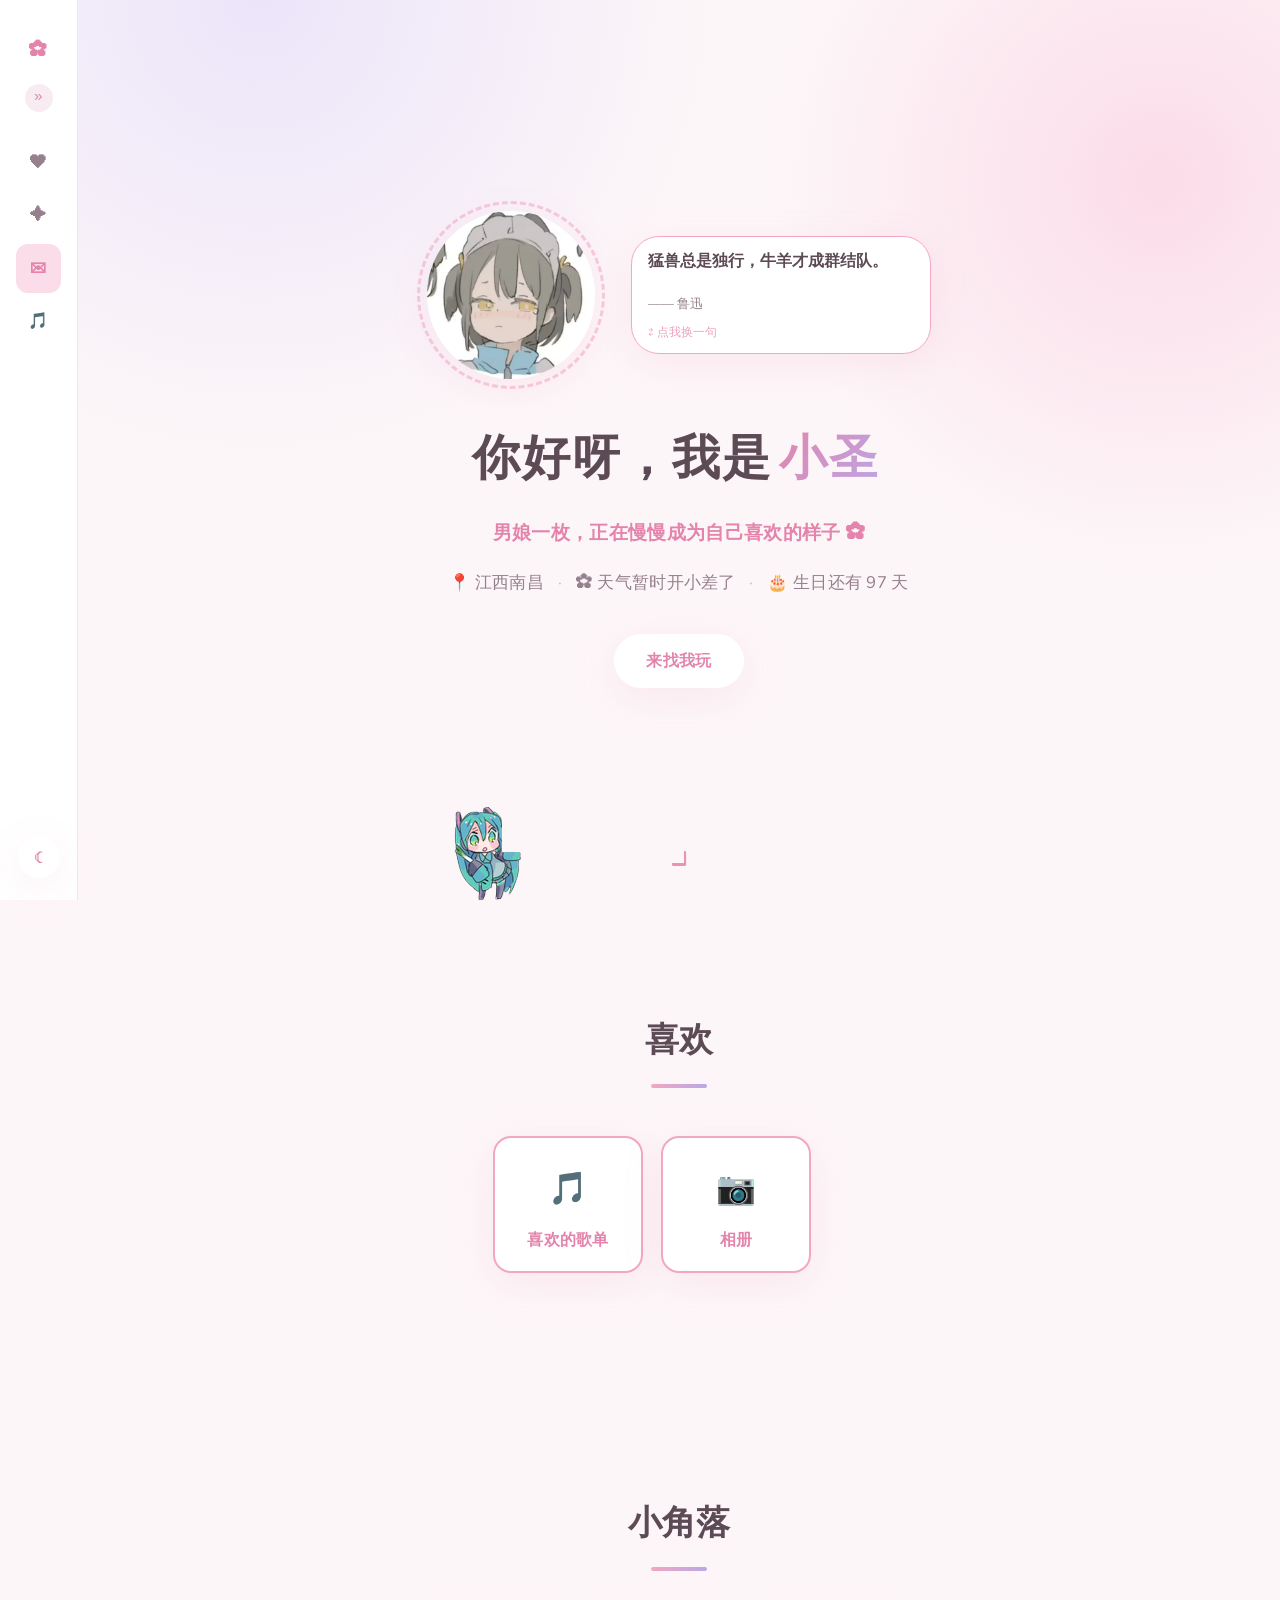
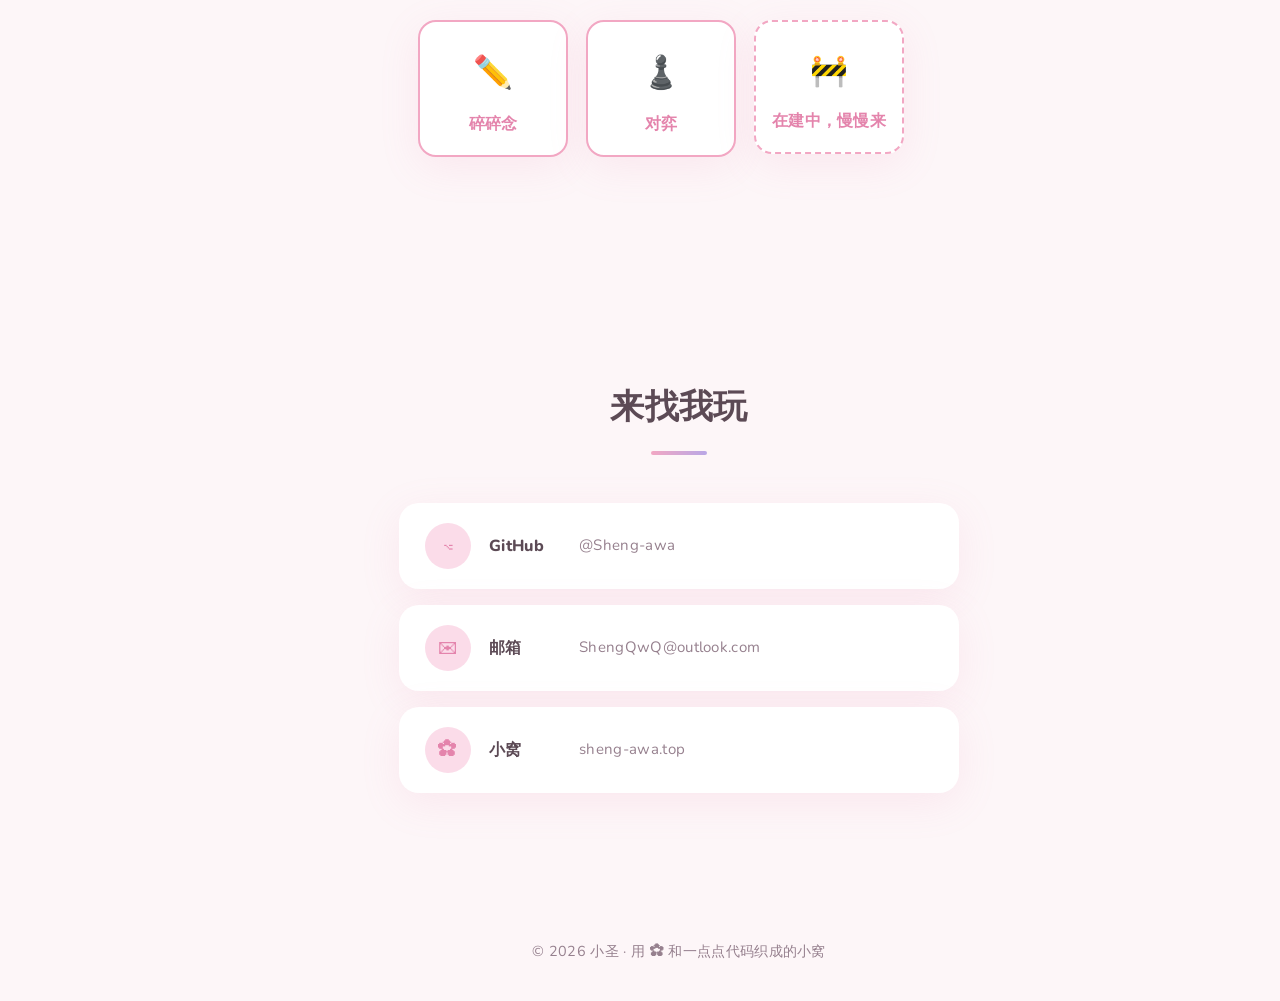
==== commit 6ac5fa84: "feat: 新增「喜欢」栏目与喜欢的歌单页,播放器支持喜欢的歌曲 - 主页新增「喜欢」栏目(喜欢/小角落/联系平级),相册移入,导航默认收起 - 小角落卡片改小卡,悬停毛玻璃浮层介绍 - 新增 pla" ====
--- a/index.html
+++ b/index.html
@@ -43,6 +43,7 @@
         </button>
       </div>
       <nav class="nav__links">
+        <a href="#likes"><span class="nav__icon">❤</span><span class="nav__text">喜欢</span></a>
         <a href="#corner"><span class="nav__icon">✦</span><span class="nav__text">小角落</span></a>
         <a href="#contact"><span class="nav__icon">✉</span><span class="nav__text">联系</span></a>
         <a href="music.html"><span class="nav__icon">🎵</span><span class="nav__text">音乐</span></a>
@@ -81,9 +82,28 @@
           <a class="btn btn--ghost" href="#contact">来找我玩</a>
         </div>
       </div>
-      <a class="hero__scroll-hint" href="#corner" aria-label="向下滚动">
+      <a class="hero__scroll-hint" href="#likes" aria-label="向下滚动">
         <span></span>
       </a>
+    </section>
+
+    <!-- 喜欢（独立栏目，和小角落平级） -->
+    <section class="section" id="likes">
+      <div class="container">
+        <h2 class="section__title reveal">喜欢</h2>
+        <div class="corner__cards reveal" style="--d:.1s">
+          <a class="corner__entry" href="playlist.html">
+            <span class="corner__entry-icon">🎵</span>
+            <h3>喜欢的歌单</h3>
+            <p>循环过很多遍的歌，都在这儿，点一下就开唱 ♪</p>
+          </a>
+          <a class="corner__entry" href="photos.html">
+            <span class="corner__entry-icon">📷</span>
+            <h3>相册</h3>
+            <p>拍立得手帐，把喜欢的瞬间贴进来 ✿</p>
+          </a>
+        </div>
+      </div>
     </section>
 
     <!-- 小角落 -->
@@ -91,11 +111,6 @@
       <div class="container">
         <h2 class="section__title reveal">小角落</h2>
         <div class="corner__cards reveal" style="--d:.1s">
-          <a class="corner__entry" href="photos.html">
-            <span class="corner__entry-icon">📷</span>
-            <h3>相册</h3>
-            <p>拍立得手帐，把喜欢的瞬间贴进来 ✿</p>
-          </a>
           <a class="corner__entry" href="notes.html">
             <span class="corner__entry-icon">✏️</span>
             <h3>碎碎念</h3>
@@ -119,7 +134,7 @@
     </section>
 
     <!-- 联系 -->
-    <section class="section section--alt" id="contact">
+    <section class="section" id="contact">
       <div class="container">
         <h2 class="section__title reveal">来找我玩</h2>
         <div class="contact__list reveal" style="--d:.1s">
--- a/assets/css/style.css
+++ b/assets/css/style.css
@@ -520,52 +520,138 @@
   background: linear-gradient(90deg, var(--accent), var(--lavender));
 }
 
-/* ---------- 小角落 ---------- */
+/* ---------- 小角落 / 喜欢（小卡，一行 5 个的密度，悬停展开介绍） ---------- */
 .corner__cards {
   display: grid;
-  grid-template-columns: 1fr 1fr;
-  gap: 22px;
-  align-items: stretch;
-}
-@media (max-width: 760px) { .corner__cards { grid-template-columns: 1fr; } }
-
-/* 相册入口卡：与 wip 卡同风格，可点击 */
+  grid-template-columns: repeat(5, auto);
+  justify-content: center;
+  gap: 18px;
+  align-items: start;
+}
+
+/* 入口小卡（歌单/相册/碎碎念/对弈） */
 .corner__entry {
+  position: relative;
   display: block;
+  width: 150px;
+  padding: 22px 12px 16px;
   background: var(--card);
   border: 2px solid var(--accent);
-  border-radius: var(--radius-lg);
-  padding: clamp(28px, 5vw, 44px);
+  border-radius: 18px;
   text-align: center;
   text-decoration: none;
   color: var(--text);
   box-shadow: var(--shadow);
+  z-index: 1;
   transition: transform 0.45s var(--ease), box-shadow var(--speed) var(--ease), background-color var(--speed) var(--ease);
 }
-.corner__entry:hover { transform: translateY(-6px); box-shadow: var(--shadow-hover); }
-.corner__entry-icon { display: block; font-size: 2.6rem; margin-bottom: 10px; }
-.corner__entry h3 { margin: 0 0 8px; color: var(--accent-deep); }
-.corner__entry p { margin: 0; color: var(--text-soft); }
-
+.corner__entry:hover { transform: translateY(-6px); box-shadow: var(--shadow-hover); z-index: 30; }
+.corner__entry-icon { display: block; font-size: 2rem; margin-bottom: 8px; }
+.corner__entry h3 { margin: 0; font-size: 1.02rem; color: var(--accent-deep); }
+/* 介绍：默认收起，悬停时从卡片下方半透明渐变往下舒展 */
+.corner__entry p {
+  position: absolute;
+  top: calc(100% + 4px);
+  left: 50%;
+  transform: translateX(-50%) scaleY(0);
+  transform-origin: top center;
+  width: 176px;
+  margin: 0;
+  padding: 10px 13px;
+  background: linear-gradient(rgba(255, 255, 255, .92), rgba(255, 255, 255, .72));
+  border: 1.5px solid var(--accent);
+  border-radius: 12px;
+  box-shadow: var(--shadow-hover);
+  backdrop-filter: blur(10px);
+  -webkit-backdrop-filter: blur(10px);
+  font-size: 0.82rem;
+  line-height: 1.65;
+  color: var(--text-soft);
+  opacity: 0;
+  visibility: hidden;
+  z-index: 40;
+  transition: transform 0.55s var(--ease), opacity 0.45s var(--ease), visibility 0s 0.55s;
+}
+.corner__entry:hover p {
+  opacity: 1;
+  visibility: visible;
+  transform: translateX(-50%) scaleY(1);
+  transition: transform 0.55s var(--ease), opacity 0.45s var(--ease);
+}
+
+/* 在建中小卡（虚线款） */
 .corner__card {
+  position: relative;
   display: block;
+  width: 150px;
+  padding: 22px 12px 16px;
   background: var(--card);
   border: 2px dashed var(--accent);
-  border-radius: var(--radius-lg);
-  padding: clamp(32px, 6vw, 56px);
+  border-radius: 18px;
   text-align: center;
   text-decoration: none;
   color: inherit;
   box-shadow: var(--shadow);
+  z-index: 1;
   transition: background-color var(--speed) var(--ease), transform 0.45s var(--ease), box-shadow var(--speed) var(--ease);
 }
-
-.corner__card:hover { transform: translateY(-4px); box-shadow: var(--shadow-hover); }
-
-.corner__wip { font-size: 2.4rem; margin-bottom: 14px; }
-.corner__card h3 { color: var(--accent-deep); margin-bottom: 10px; }
-.corner__card p { color: var(--text-soft); }
-.corner__tease { display: inline-block; margin-top: 10px; font-size: 0.88em; color: var(--accent); }
+.corner__card:hover { transform: translateY(-4px); box-shadow: var(--shadow-hover); z-index: 30; }
+.corner__wip { font-size: 1.9rem; margin-bottom: 8px; }
+.corner__card h3 { margin: 0; font-size: 1.02rem; color: var(--accent-deep); }
+.corner__card p {
+  position: absolute;
+  top: calc(100% + 4px);
+  left: 50%;
+  transform: translateX(-50%) scaleY(0);
+  transform-origin: top center;
+  width: 176px;
+  margin: 0;
+  padding: 10px 13px;
+  background: linear-gradient(rgba(255, 255, 255, .92), rgba(255, 255, 255, .72));
+  border: 1.5px solid var(--accent);
+  border-radius: 12px;
+  box-shadow: var(--shadow-hover);
+  backdrop-filter: blur(10px);
+  -webkit-backdrop-filter: blur(10px);
+  font-size: 0.82rem;
+  line-height: 1.65;
+  color: var(--text-soft);
+  opacity: 0;
+  visibility: hidden;
+  z-index: 40;
+  transition: transform 0.55s var(--ease), opacity 0.45s var(--ease), visibility 0s 0.55s;
+}
+.corner__card:hover p {
+  opacity: 1;
+  visibility: visible;
+  transform: translateX(-50%) scaleY(1);
+  transition: transform 0.55s var(--ease), opacity 0.45s var(--ease);
+}
+.corner__tease { display: block; margin-top: 6px; font-size: 0.88em; color: var(--accent); }
+
+/* 暗色主题：浮层换成暗色半透明，依然渐变往下舒展 */
+html[data-theme="dark"] .corner__entry p,
+html[data-theme="dark"] .corner__card p {
+  background: linear-gradient(rgba(47, 38, 48, .92), rgba(47, 38, 48, .72));
+}
+
+/* 窄屏：没有悬停，介绍直接常显，卡片自适应铺满 */
+@media (max-width: 900px) {
+  .corner__cards { grid-template-columns: repeat(auto-fit, minmax(140px, 1fr)); justify-content: stretch; }
+  .corner__entry, .corner__card { width: auto; padding: 18px 14px 16px; }
+  .corner__entry p, .corner__card p {
+    position: static;
+    transform: none;
+    width: auto;
+    margin-top: 8px;
+    padding: 0;
+    border: none;
+    box-shadow: none;
+    background: transparent;
+    opacity: 1;
+    visibility: visible;
+  }
+}
 
 /* ---------- 联系 ---------- */
 .contact__list { max-width: 560px; margin: 0 auto; display: flex; flex-direction: column; gap: 16px; }
@@ -793,13 +879,6 @@
 .player__info h3 { font-size: 1.25rem; }
 .player__info p { color: var(--text-soft); font-size: 0.9rem; margin: 2px 0 14px; }
 
-/* 频谱可视化 */
-.player__viz {
-  display: block;
-  width: 100%;
-  height: 56px;
-  margin-bottom: 10px;
-}
 
 /* 进度条 */
 .player__progress {
@@ -868,6 +947,12 @@
 }
 
 .player__volume input { accent-color: var(--accent-deep); width: 140px; }
+.player__volume-pct {
+  min-width: 40px;
+  font-size: 0.82rem;
+  color: var(--text-soft);
+  letter-spacing: 0.02em;
+}
 
 /* 播放列表 */
 .player__list { list-style: none; text-align: left; }
@@ -1263,8 +1348,7 @@
   transform-origin: bottom center;
   transition: background 0.18s var(--ease);
 }
-.dock__item:hover { background: rgba(255, 255, 255, 0.2); }
-.dock__item.is-active {
+.dock__item:hover { background: rgba(255, 255, 255, 0.2); }.dock__item.is-active {
   background: linear-gradient(135deg, var(--accent), var(--lavender));
   border-color: transparent;
 }
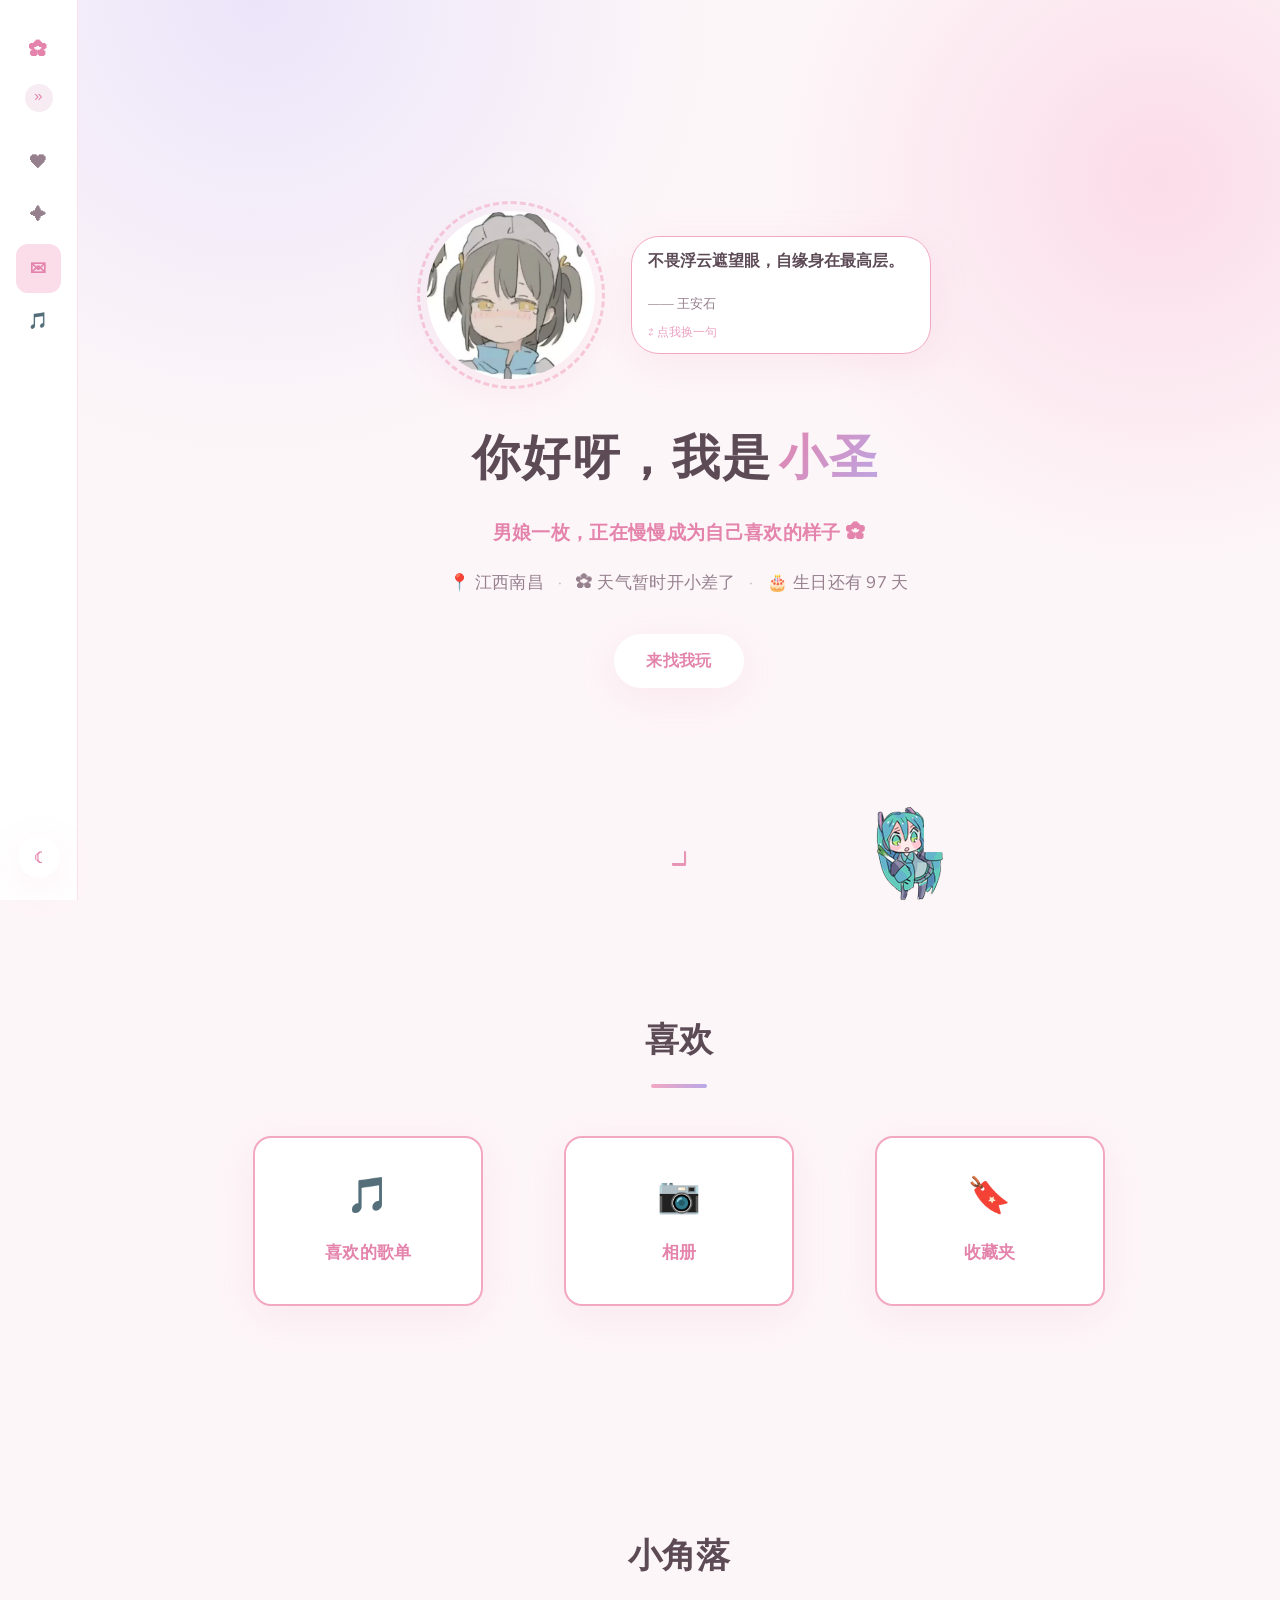
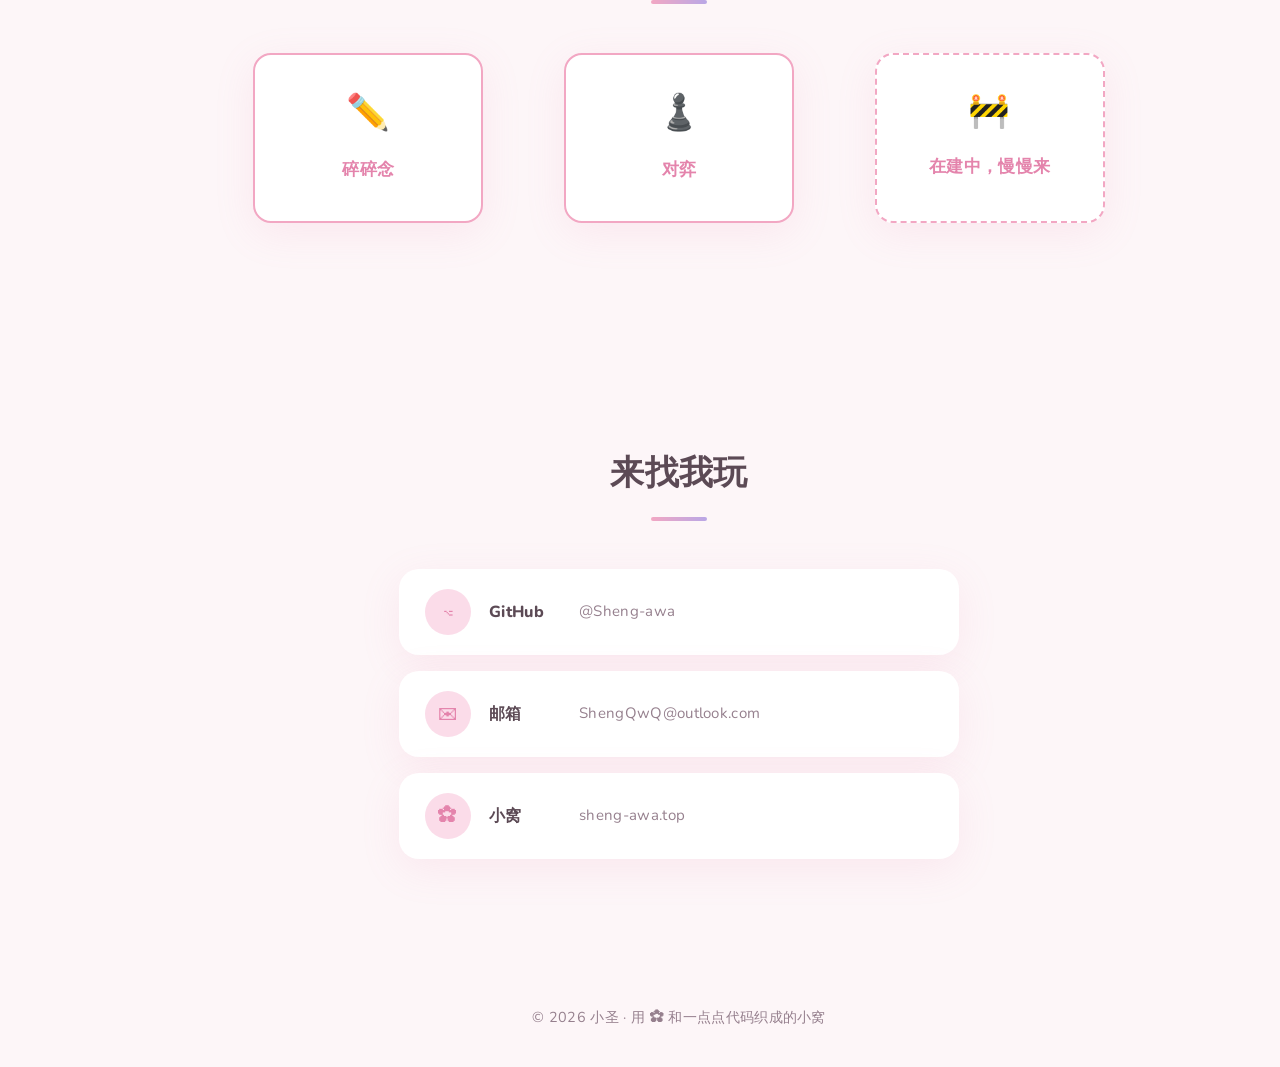
==== commit fa6f782b: "feat: 新增收藏夹页（App/网页分流）+ 全站双主题 + 首页卡片布局调整 + 对弈转场双主题" ====
--- a/index.html
+++ b/index.html
@@ -102,6 +102,11 @@
             <h3>相册</h3>
             <p>拍立得手帐，把喜欢的瞬间贴进来 ✿</p>
           </a>
+          <a class="corner__entry" href="bookmarks.html">
+            <span class="corner__entry-icon">🔖</span>
+            <h3>收藏夹</h3>
+            <p>常逛的小地方都贴在这儿，点一下就到 ✿</p>
+          </a>
         </div>
       </div>
     </section>
--- a/assets/css/style.css
+++ b/assets/css/style.css
@@ -520,12 +520,13 @@
   background: linear-gradient(90deg, var(--accent), var(--lavender));
 }
 
-/* ---------- 小角落 / 喜欢（小卡，一行 5 个的密度，悬停展开介绍） ---------- */
+/* ---------- 小角落 / 喜欢（大卡：全屏一排最多 5 个，小屏一排最多 4 个，悬停展开介绍） ---------- */
 .corner__cards {
   display: grid;
-  grid-template-columns: repeat(5, auto);
+  grid-template-columns: repeat(auto-fit, minmax(160px, 1fr));
   justify-content: center;
-  gap: 18px;
+  justify-items: center;
+  gap: 20px;
   align-items: start;
 }
 
@@ -533,8 +534,10 @@
 .corner__entry {
   position: relative;
   display: block;
-  width: 150px;
-  padding: 22px 12px 16px;
+  width: 100%;
+  max-width: 230px;
+  min-height: 170px;
+  padding: 26px 16px 20px;
   background: var(--card);
   border: 2px solid var(--accent);
   border-radius: 18px;
@@ -546,8 +549,8 @@
   transition: transform 0.45s var(--ease), box-shadow var(--speed) var(--ease), background-color var(--speed) var(--ease);
 }
 .corner__entry:hover { transform: translateY(-6px); box-shadow: var(--shadow-hover); z-index: 30; }
-.corner__entry-icon { display: block; font-size: 2rem; margin-bottom: 8px; }
-.corner__entry h3 { margin: 0; font-size: 1.02rem; color: var(--accent-deep); }
+.corner__entry-icon { display: block; font-size: 2.2rem; margin-bottom: 10px; }
+.corner__entry h3 { margin: 0; font-size: 1.08rem; color: var(--accent-deep); }
 /* 介绍：默认收起，悬停时从卡片下方半透明渐变往下舒展 */
 .corner__entry p {
   position: absolute;
@@ -583,8 +586,10 @@
 .corner__card {
   position: relative;
   display: block;
-  width: 150px;
-  padding: 22px 12px 16px;
+  width: 100%;
+  max-width: 230px;
+  min-height: 170px;
+  padding: 26px 16px 20px;
   background: var(--card);
   border: 2px dashed var(--accent);
   border-radius: 18px;
@@ -596,8 +601,8 @@
   transition: background-color var(--speed) var(--ease), transform 0.45s var(--ease), box-shadow var(--speed) var(--ease);
 }
 .corner__card:hover { transform: translateY(-4px); box-shadow: var(--shadow-hover); z-index: 30; }
-.corner__wip { font-size: 1.9rem; margin-bottom: 8px; }
-.corner__card h3 { margin: 0; font-size: 1.02rem; color: var(--accent-deep); }
+.corner__wip { font-size: 2.1rem; margin-bottom: 10px; }
+.corner__card h3 { margin: 0; font-size: 1.08rem; color: var(--accent-deep); }
 .corner__card p {
   position: absolute;
   top: calc(100% + 4px);
@@ -637,20 +642,33 @@
 
 /* 窄屏：没有悬停，介绍直接常显，卡片自适应铺满 */
 @media (max-width: 900px) {
-  .corner__cards { grid-template-columns: repeat(auto-fit, minmax(140px, 1fr)); justify-content: stretch; }
-  .corner__entry, .corner__card { width: auto; padding: 18px 14px 16px; }
+  .corner__cards { grid-template-columns: repeat(4, 1fr); justify-content: stretch; gap: 12px; }
+  .corner__entry, .corner__card { width: 100%; max-width: none; min-height: 0; padding: 14px 8px 12px; }
+  .corner__entry-icon { font-size: 1.55rem; margin-bottom: 4px; }
+  .corner__entry h3, .corner__card h3 { font-size: .82rem; }
+  .corner__wip { font-size: 1.6rem; margin-bottom: 4px; }
   .corner__entry p, .corner__card p {
     position: static;
     transform: none;
     width: auto;
-    margin-top: 8px;
+    margin-top: 6px;
     padding: 0;
     border: none;
     box-shadow: none;
     background: transparent;
     opacity: 1;
     visibility: visible;
+    font-size: .7rem;
+    line-height: 1.5;
   }
+}
+
+/* 手机：卡片更紧凑，描述文字收起（只看图标和标题） */
+@media (max-width: 480px) {
+  .corner__entry p, .corner__card p { display: none; }
+  .corner__entry, .corner__card { padding: 12px 6px 10px; }
+  .corner__entry-icon { font-size: 1.4rem; }
+  .corner__entry h3, .corner__card h3 { font-size: .78rem; }
 }
 
 /* ---------- 联系 ---------- */
@@ -1658,9 +1676,14 @@
 }
 .page-veil--night { background: linear-gradient(165deg, #262b4a 0%, #15172e 55%, #0e1020 100%); }
 .page-veil--day { background: linear-gradient(165deg, #fff3f7 0%, #ffe7f0 55%, #ffd9e8 100%); }
-.page-veil--dusk { background: linear-gradient(165deg, #43365e 0%, #5d4c80 55%, #7f6a9e 100%); }
+.page-veil--dusk { background: linear-gradient(165deg, #efe6fb 0%, #e4d5f6 55%, #d5c1f0 100%); }
 .page-veil--blush { background: linear-gradient(165deg, #ffd9e9 0%, #ffc3d9 55%, #e6d8f6 100%); }
 .page-veil--enter { animation: page-veil-out 0.6s ease 0.08s both; }
+/* 夜晚模式：转场纱幕也换深色版（与主题联动） */
+html[data-theme="dark"] .page-veil--day { background: linear-gradient(165deg, #2b2230 0%, #241a28 55%, #1b1320 100%); }
+html[data-theme="dark"] .page-veil--dusk { background: linear-gradient(165deg, #2a2140 0%, #32284f 55%, #3b2f5c 100%); }
+html[data-theme="dark"] .page-veil--night { background: linear-gradient(165deg, #1b1f38 0%, #12142a 55%, #0d0f1e 100%); }
+html[data-theme="dark"] .page-veil--blush { background: linear-gradient(165deg, #3a2440 0%, #32203a 55%, #251b33 100%); }
 @keyframes page-veil-out {
   from { opacity: 1; }
   to { opacity: 0; }
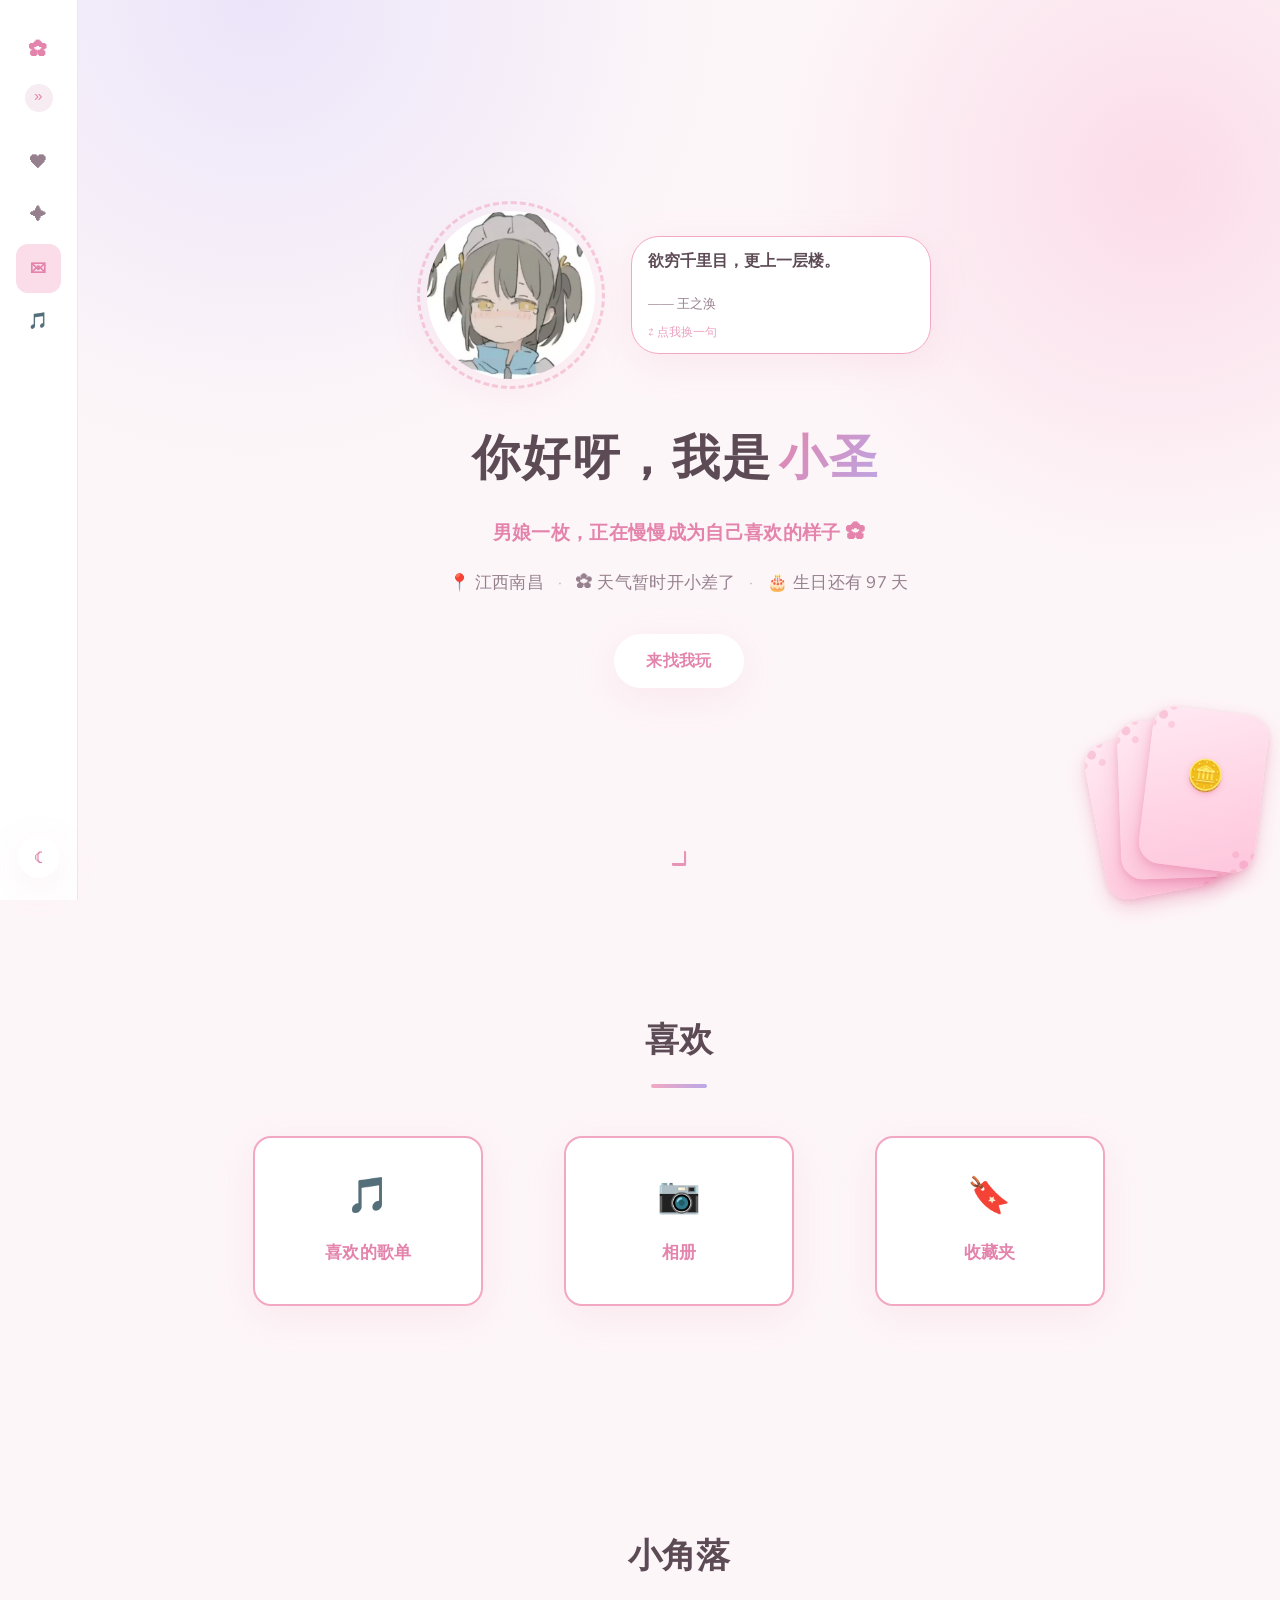
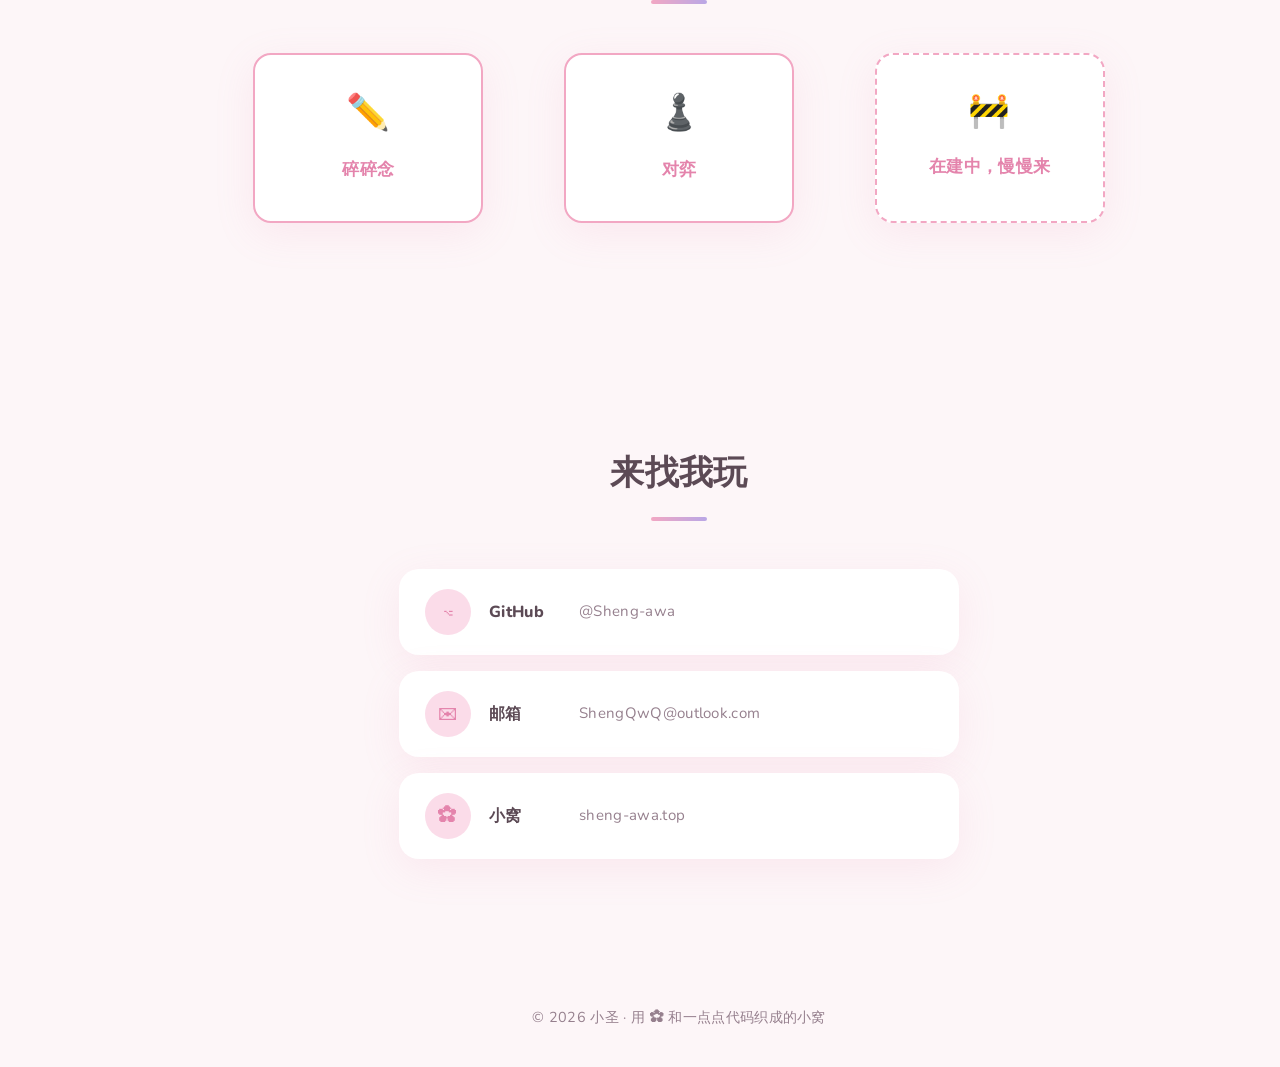
==== commit 67d76062: "feat: 新增占卜屋（六爻金钱卦 + 每日一签），首页右下角扑克牌浮层替换桌宠，mystic 星夜转场" ====
--- a/index.html
+++ b/index.html
@@ -23,14 +23,29 @@
   <!-- 特效画布：粉色鼠标轨迹 + 飘雪 -->
   <canvas class="fx-canvas" id="fxCanvas" aria-hidden="true"></canvas>
 
-  <!-- 桌宠：像素初音未来，沿底边巡逻（点它冒播放按钮去音乐页、拖拽甩飞、双击躲起来） -->
-  <div class="pet" id="pet" data-state="idle" data-surface="floor" aria-hidden="true">
-    <div class="pet__rot">
-      <div class="pet__flip">
-        <canvas class="pet__gl" id="petGL"></canvas>
-      </div>
+  <!-- 右下角占卜扑克牌：三张斜叠，悬停立起露字，点击翻牌占卜（六爻 / 一签 / 今日小幸运） -->
+  <div class="cards" id="fortuneCards" aria-label="占卜">
+    <div class="cards__bubble" id="cardsBubble" aria-hidden="true"></div>
+    <div class="cards__pile">
+      <button class="cards__card cards__card--lucky" data-card="lucky" aria-label="今日小幸运">
+        <span class="cards__face">
+          <span class="cards__suit">✿</span>
+          <span class="cards__label">幸运</span>
+        </span>
+      </button>
+      <button class="cards__card cards__card--qian" data-card="qian" aria-label="每日一签">
+        <span class="cards__face">
+          <span class="cards__suit">🎋</span>
+          <span class="cards__label">一签</span>
+        </span>
+      </button>
+      <button class="cards__card cards__card--liuyao" data-card="liuyao" aria-label="六爻金钱卦">
+        <span class="cards__face">
+          <span class="cards__suit">🪙</span>
+          <span class="cards__label">六爻</span>
+        </span>
+      </button>
     </div>
-    <div class="pet__zzz" id="petZzz" hidden>💤</div>
   </div>
 
   <!-- 导航（GitHub 风格：左侧 logo + 链接，右侧操作；宽屏为可伸缩侧边栏） -->
@@ -168,6 +183,5 @@
   </footer>
 
   <script src="assets/js/main.js"></script>
-  <script src="assets/js/pet.js"></script>
 </body>
 </html>
--- a/assets/css/style.css
+++ b/assets/css/style.css
@@ -705,110 +705,189 @@
 .contact__label { font-weight: 800; width: 4.5em; flex: none; }
 .contact__value { color: var(--text-soft); font-size: 0.94rem; word-break: break-all; }
 
-/* ---------- 桌宠（像素史莱姆） ---------- */
-.pet {
+/* ---------- 右下角占卜扑克牌（三张斜叠，粉色为主，圆角软乎乎） ---------- */
+.cards {
   position: fixed;
-  left: 0; top: 0;
-  width: 96px;
-  z-index: 150;
-  cursor: grab;
-  user-select: none;
-  -webkit-user-select: none;
-  touch-action: none;
+  right: 22px;
+  bottom: 22px;
+  z-index: 900;
+  pointer-events: none;
+}
+.cards__pile {
+  position: relative;
+  width: 148px;
+  height: 168px;
+  pointer-events: none;
+}
+.cards__card {
+  position: absolute;
+  width: 116px;
+  height: 158px;
+  border: none;
+  border-radius: 22px;
+  cursor: pointer;
+  font-family: inherit;
+  padding: 0;
+  pointer-events: auto;
+  background: linear-gradient(160deg, #ffe9f2 0%, #ffd3e4 60%, #fdc6dc 100%);
+  box-shadow: 0 8px 20px rgba(217, 79, 130, .28), 0 2px 6px rgba(217, 79, 130, .18);
+  transform-origin: 50% 100%;
+  transition: transform .4s cubic-bezier(.34, 1.56, .64, 1), box-shadow .3s ease;
+}
+.cards__card:hover { box-shadow: 0 14px 30px rgba(217, 79, 130, .4), 0 4px 10px rgba(217, 79, 130, .22); }
+/* 三张牌错位斜叠 */
+.cards__card--liuyao { right: 6px;  top: 0;    transform: rotate(7deg); }
+.cards__card--qian   { right: 20px; top: 10px; transform: rotate(-2deg); }
+.cards__card--lucky  { right: 32px; top: 24px; transform: rotate(-11deg); }
+/* 悬停：牌立起转正 + 微微上浮摇摆 */
+.cards__card--liuyao:hover { transform: rotate(2deg) translateY(-12px) scale(1.05); }
+.cards__card--qian:hover   { transform: rotate(0deg) translateY(-14px) scale(1.05); }
+.cards__card--lucky:hover  { transform: rotate(0deg) translateY(-14px) scale(1.05); }
+
+.cards__face {
+  position: absolute;
+  inset: 0;
+  display: flex;
+  flex-direction: column;
+  align-items: center;
+  justify-content: center;
+  gap: 6px;
+  border-radius: 22px;
+  overflow: hidden;
+}
+/* 牌面花纹：四角小爱心 + 中间花型 */
+.cards__face::before, .cards__face::after {
+  content: "";
+  position: absolute;
+  width: 46px;
+  height: 46px;
+  background:
+    radial-gradient(circle at 50% 50%, rgba(236, 111, 156, .35) 0 4px, transparent 5px),
+    radial-gradient(circle at 30% 30%, rgba(236, 111, 156, .25) 0 3px, transparent 4px),
+    radial-gradient(circle at 70% 30%, rgba(236, 111, 156, .25) 0 3px, transparent 4px),
+    radial-gradient(circle at 30% 70%, rgba(236, 111, 156, .25) 0 3px, transparent 4px),
+    radial-gradient(circle at 70% 70%, rgba(236, 111, 156, .25) 0 3px, transparent 4px);
+  opacity: .8;
+  transition: opacity .3s ease;
+}
+.cards__face::before { left: -14px; top: -14px; }
+.cards__face::after { right: -14px; bottom: -14px; }
+.cards__suit {
+  font-size: 1.9rem;
+  line-height: 1;
+  filter: drop-shadow(0 2px 3px rgba(217, 79, 130, .3));
+  transition: transform .35s cubic-bezier(.34, 1.56, .64, 1);
+}
+.cards__label {
+  font-size: 1.02rem;
+  color: #d94f82;
+  letter-spacing: .06em;
   opacity: 0;
-  transition: opacity 0.8s var(--ease);
-  will-change: left, top;
-}
-
-.pet--on { opacity: 1; }
-.pet.is-drag { cursor: grabbing; }
-
-.pet.is-bye {
-  opacity: 0 !important;
-  transition: opacity 0.5s var(--ease) !important;
-}
-
-/* 朝向层：表面切换时平滑转身；自由飞行时关掉过渡由 JS 每帧驱动 */
-.pet__rot { transition: transform 0.45s var(--ease); }
-.pet--free .pet__rot { transition: none; }
-
-.pet__gl {
-  display: block;
-  width: 100%;
-  aspect-ratio: 1;
-  image-rendering: pixelated;
-}
-
-/* 打瞌睡的 💤 */
-.pet__zzz {
+  transform: translateY(10px);
+  transition: opacity .3s ease .05s, transform .35s cubic-bezier(.34, 1.56, .64, 1) .05s;
+}
+.cards__card:hover .cards__label,
+.cards__card:focus-visible .cards__label { opacity: 1; transform: translateY(0); }
+.cards__card:hover .cards__suit,
+.cards__card:focus-visible .cards__suit { transform: scale(1.15) rotate(-8deg); }
+
+/* 翻牌（点击跳转前） */
+.cards__card.is-flip {
+  animation: cards-flip .55s cubic-bezier(.4, 0, .2, 1) forwards;
+}
+@keyframes cards-flip {
+  0%   { transform: rotate(0) translateY(0) scale(1); }
+  35%  { transform: rotate(180deg) translateY(-34px) scale(1.12); }
+  100% { transform: rotate(360deg) translateY(-6px) scale(.92); opacity: .35; }
+}
+.cards__card.is-tada { animation: cards-tada .8s ease; }
+@keyframes cards-tada {
+  0%   { transform: rotate(0) scale(1); }
+  15%  { transform: rotate(-6deg) scale(1.08); }
+  30%  { transform: rotate(5deg) scale(1.1); }
+  45%  { transform: rotate(-3deg) scale(1.06); }
+  60%  { transform: rotate(2deg) scale(1.04); }
+  100% { transform: rotate(0) scale(1); }
+}
+
+/* 提示气泡 */
+.cards__bubble {
   position: absolute;
-  top: -14px; right: -6px;
-  font-size: 1rem;
+  right: 4px;
+  bottom: calc(100% + 10px);
+  max-width: 230px;
+  padding: 9px 14px;
+  border-radius: 16px;
+  font-size: .88rem;
+  line-height: 1.5;
+  color: #d94f82;
+  background: #fff;
+  box-shadow: 0 8px 22px rgba(217, 79, 130, .22);
   opacity: 0;
+  transform: translateY(8px) scale(.92);
+  transform-origin: 90% 100%;
   pointer-events: none;
-  transition: opacity 0.4s var(--ease);
-}
-
-.pet__zzz:not([hidden]) { opacity: 1; animation: pet-zzz 2.4s ease-in-out infinite; }
-
-@keyframes pet-zzz {
-  0%, 100% { transform: translateY(0) scale(0.85); opacity: 0.55; }
-  50%      { transform: translateY(-8px) scale(1.1); opacity: 1; }
-}
-
-/* 点击冒出的爱心 */
-.pet__heart {
+  transition: opacity .28s ease, transform .32s cubic-bezier(.34, 1.56, .64, 1);
+  z-index: 1;
+}
+.cards__bubble::after {
+  content: "";
   position: absolute;
-  bottom: 80%;
-  color: var(--accent-deep);
-  font-size: 1rem;
-  pointer-events: none;
-  opacity: 0;
-  animation: pet-heart 1.1s var(--ease) forwards;
-}
-
-@keyframes pet-heart {
-  0%   { opacity: 0; transform: translateY(6px) scale(0.6); }
-  20%  { opacity: 1; }
-  100% { opacity: 0; transform: translate(var(--hx, 0), -44px) scale(1.25); }
-}
-
-/* 单击宠物冒出的播放按钮（点了去音乐页） */
-.pet__play {
-  position: absolute;
-  bottom: calc(100% + 10px);
-  left: 50%;
-  width: 44px;
-  height: 44px;
-  border: none;
-  border-radius: 50%;
-  padding: 0 0 2px 3px;             /* ▶ 字形偏左，微调视觉居中 */
-  background: linear-gradient(135deg, var(--accent), var(--lavender));
-  color: #fff;
-  font-size: 1.05rem;
-  line-height: 1;
-  cursor: pointer;
-  box-shadow: var(--shadow-hover);
-  opacity: 0;
-  pointer-events: none;
-  transform: translateX(-50%) scale(0.5);
-  transition: opacity 0.25s var(--ease), transform 0.25s var(--ease);
-}
-
-.pet__play.is-on {
-  opacity: 1;
-  pointer-events: auto;
-  transform: translateX(-50%) scale(1);
-  animation: pet-play-bob 1.2s ease-in-out infinite;
-}
-
-@keyframes pet-play-bob {
-  0%, 100% { transform: translateX(-50%) translateY(0) scale(1); }
-  50%      { transform: translateX(-50%) translateY(-5px) scale(1.06); }
+  right: 26px;
+  bottom: -7px;
+  width: 14px;
+  height: 14px;
+  background: #fff;
+  transform: rotate(45deg);
+  border-radius: 3px;
+}
+.cards__bubble.is-on { opacity: 1; transform: translateY(0) scale(1); }
+.cards__bubble.is-lucky {
+  color: #6f5560;
+  background: #fff7fb;
+  border: 1.5px dashed rgba(236, 111, 156, .5);
+}
+.cards__bubble.is-lucky::after { background: #fff7fb; }
+
+/* 夜晚模式：牌面换深梅子底，花纹亮粉 */
+html[data-theme="dark"] .cards__card {
+  background: linear-gradient(160deg, #4a3448 0%, #3a2a3c 60%, #33232f 100%);
+  box-shadow: 0 8px 20px rgba(0, 0, 0, .45), 0 2px 6px rgba(0, 0, 0, .3);
+}
+html[data-theme="dark"] .cards__card:hover { box-shadow: 0 14px 30px rgba(0, 0, 0, .55); }
+html[data-theme="dark"] .cards__label { color: #ff9ec6; }
+html[data-theme="dark"] .cards__face::before,
+html[data-theme="dark"] .cards__face::after {
+  background:
+    radial-gradient(circle at 50% 50%, rgba(255, 158, 198, .4) 0 4px, transparent 5px),
+    radial-gradient(circle at 30% 30%, rgba(255, 158, 198, .28) 0 3px, transparent 4px),
+    radial-gradient(circle at 70% 30%, rgba(255, 158, 198, .28) 0 3px, transparent 4px),
+    radial-gradient(circle at 30% 70%, rgba(255, 158, 198, .28) 0 3px, transparent 4px),
+    radial-gradient(circle at 70% 70%, rgba(255, 158, 198, .28) 0 3px, transparent 4px);
+}
+html[data-theme="dark"] .cards__bubble { background: #2f2633; color: #f28bb4; }
+html[data-theme="dark"] .cards__bubble::after { background: #2f2633; }
+html[data-theme="dark"] .cards__bubble.is-lucky { background: #332a38; color: #e8d9e3; border-color: rgba(255, 158, 198, .4); }
+html[data-theme="dark"] .cards__bubble.is-lucky::after { background: #332a38; }
+
+/* 移动端：三张叠成一把，只留最上面一张可点 */
+@media (max-width: 640px) {
+  .cards { right: 12px; bottom: 12px; }
+  .cards__pile { width: 104px; height: 140px; }
+  .cards__card { width: 92px; height: 130px; border-radius: 18px; }
+  .cards__card--liuyao { right: 0; top: 0; transform: rotate(5deg); }
+  .cards__card--qian { right: 12px; top: 12px; transform: rotate(-1deg); }
+  .cards__card--lucky { right: 22px; top: 26px; transform: rotate(-9deg); }
+  .cards__card--liuyao:hover { transform: rotate(1deg) translateY(-10px) scale(1.05); }
+  .cards__card--qian:hover { transform: rotate(0) translateY(-10px) scale(1.05); }
+  .cards__card--lucky:hover { transform: rotate(0) translateY(-10px) scale(1.05); }
+  .cards__suit { font-size: 1.5rem; }
+  .cards__bubble { right: 0; font-size: .82rem; max-width: 200px; }
 }
 
 @media (prefers-reduced-motion: reduce) {
-  .pet { display: none; }
+  .cards__card { transition: none; }
+  .cards__card.is-flip, .cards__card.is-tada { animation: none; }
 }
 
 /* ---------- 页脚 ---------- */
@@ -855,7 +934,6 @@
   .nav__links a { font-size: 0.85rem; }
   .nav__logo { font-size: 1rem; }
   .section { padding: 80px 0; }
-  .pet { width: 72px; }
   .contact__label { width: auto; }
   .contact__item { flex-wrap: wrap; gap: 10px 14px; }
 }
@@ -1678,12 +1756,33 @@
 .page-veil--day { background: linear-gradient(165deg, #fff3f7 0%, #ffe7f0 55%, #ffd9e8 100%); }
 .page-veil--dusk { background: linear-gradient(165deg, #efe6fb 0%, #e4d5f6 55%, #d5c1f0 100%); }
 .page-veil--blush { background: linear-gradient(165deg, #ffd9e9 0%, #ffc3d9 55%, #e6d8f6 100%); }
+/* 去占卜屋 = 星夜纱幕（白天亮紫、夜晚深紫，星光点点） */
+.page-veil--mystic { background: linear-gradient(165deg, #e6dbfb 0%, #d3bef5 55%, #bda6ec 100%); }
+.page-veil--mystic::before {
+  content: "";
+  position: absolute;
+  inset: 0;
+  background:
+    radial-gradient(2px 2px at 18% 30%, #8f76c9 0 2px, transparent 3px),
+    radial-gradient(1.5px 1.5px at 72% 18%, #8f76c9 0 2px, transparent 3px),
+    radial-gradient(2px 2px at 84% 62%, #8f76c9 0 2px, transparent 3px),
+    radial-gradient(1.5px 1.5px at 34% 72%, #8f76c9 0 2px, transparent 3px),
+    radial-gradient(1px 1px at 52% 44%, #8f76c9 0 1px, transparent 2px),
+    radial-gradient(1.5px 1.5px at 10% 58%, #8f76c9 0 2px, transparent 3px),
+    radial-gradient(1px 1px at 92% 84%, #8f76c9 0 1px, transparent 2px);
+  animation: mystic-twinkle 1.6s ease-in-out infinite alternate;
+}
+@keyframes mystic-twinkle {
+  from { opacity: .35; }
+  to { opacity: 1; }
+}
 .page-veil--enter { animation: page-veil-out 0.6s ease 0.08s both; }
 /* 夜晚模式：转场纱幕也换深色版（与主题联动） */
 html[data-theme="dark"] .page-veil--day { background: linear-gradient(165deg, #2b2230 0%, #241a28 55%, #1b1320 100%); }
 html[data-theme="dark"] .page-veil--dusk { background: linear-gradient(165deg, #2a2140 0%, #32284f 55%, #3b2f5c 100%); }
 html[data-theme="dark"] .page-veil--night { background: linear-gradient(165deg, #1b1f38 0%, #12142a 55%, #0d0f1e 100%); }
 html[data-theme="dark"] .page-veil--blush { background: linear-gradient(165deg, #3a2440 0%, #32203a 55%, #251b33 100%); }
+html[data-theme="dark"] .page-veil--mystic { background: linear-gradient(165deg, #1d1533 0%, #2a1d45 55%, #3a2757 100%); }
 @keyframes page-veil-out {
   from { opacity: 1; }
   to { opacity: 0; }
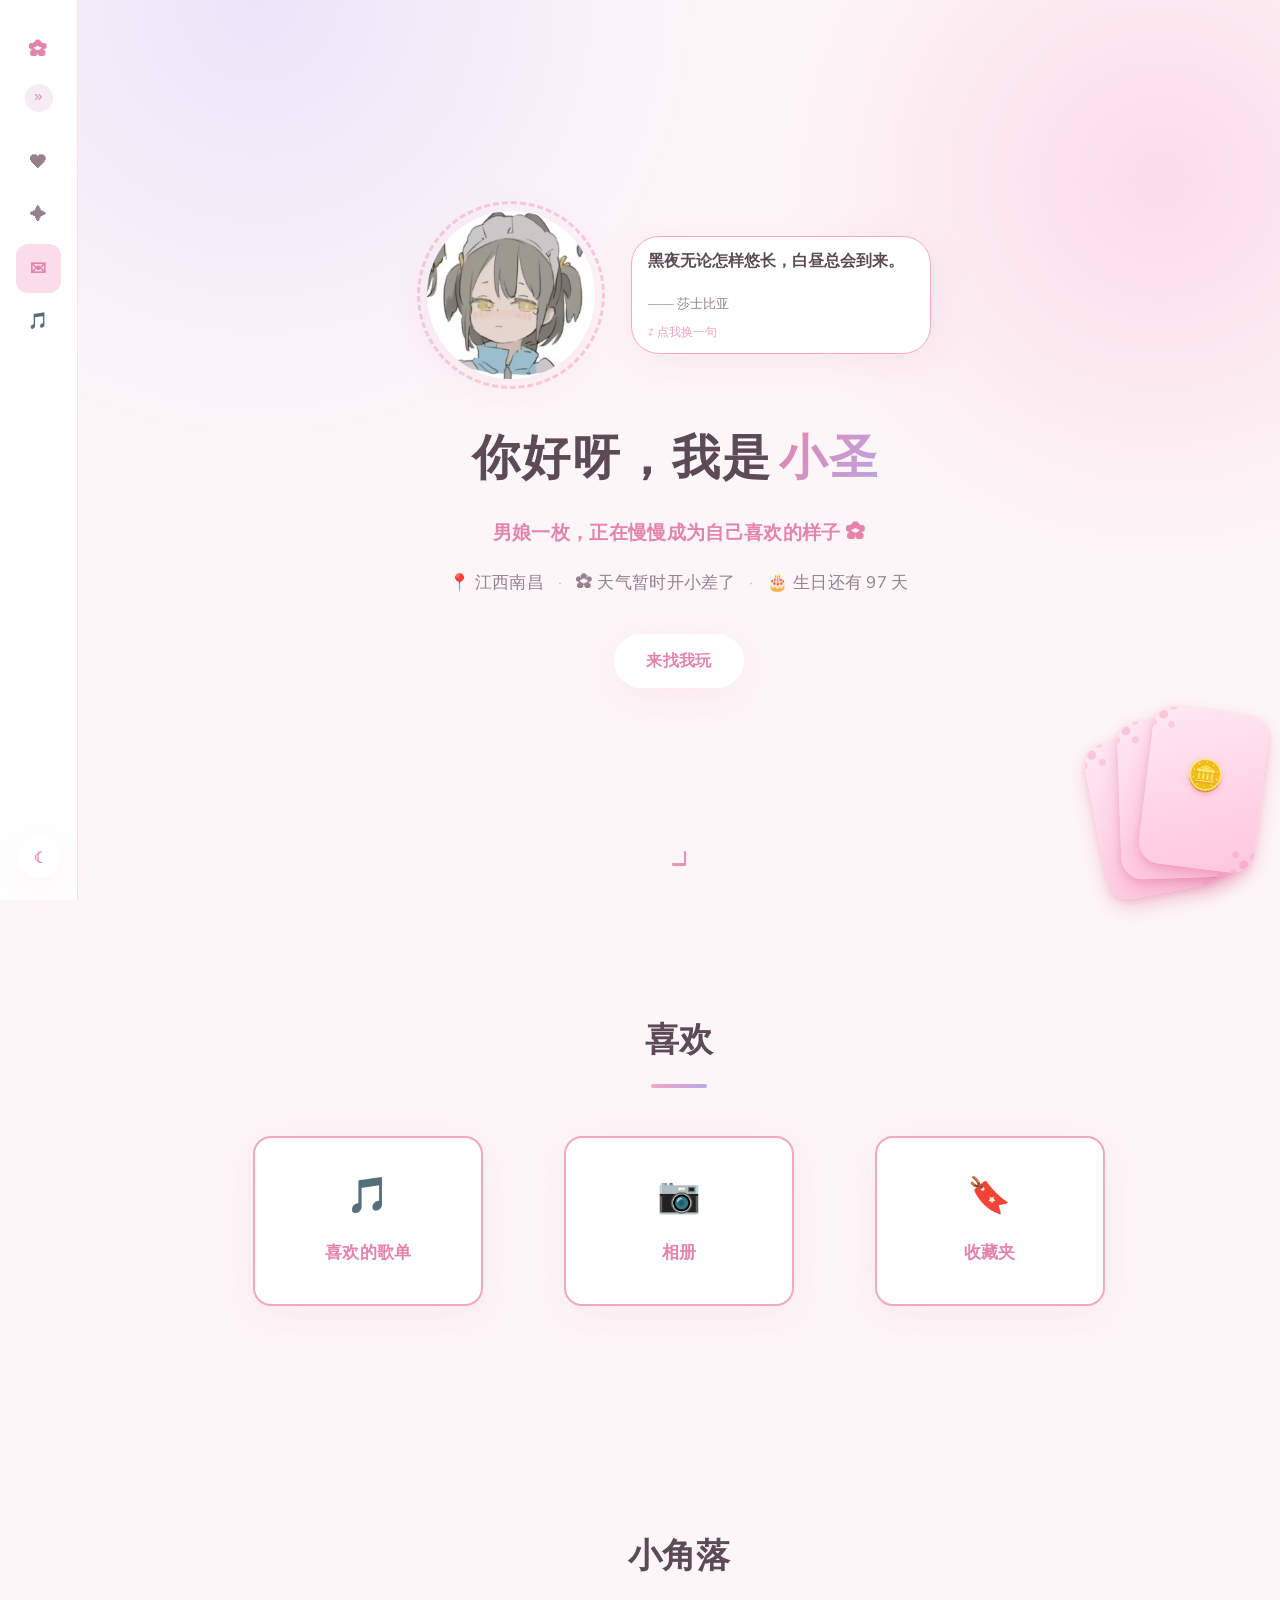
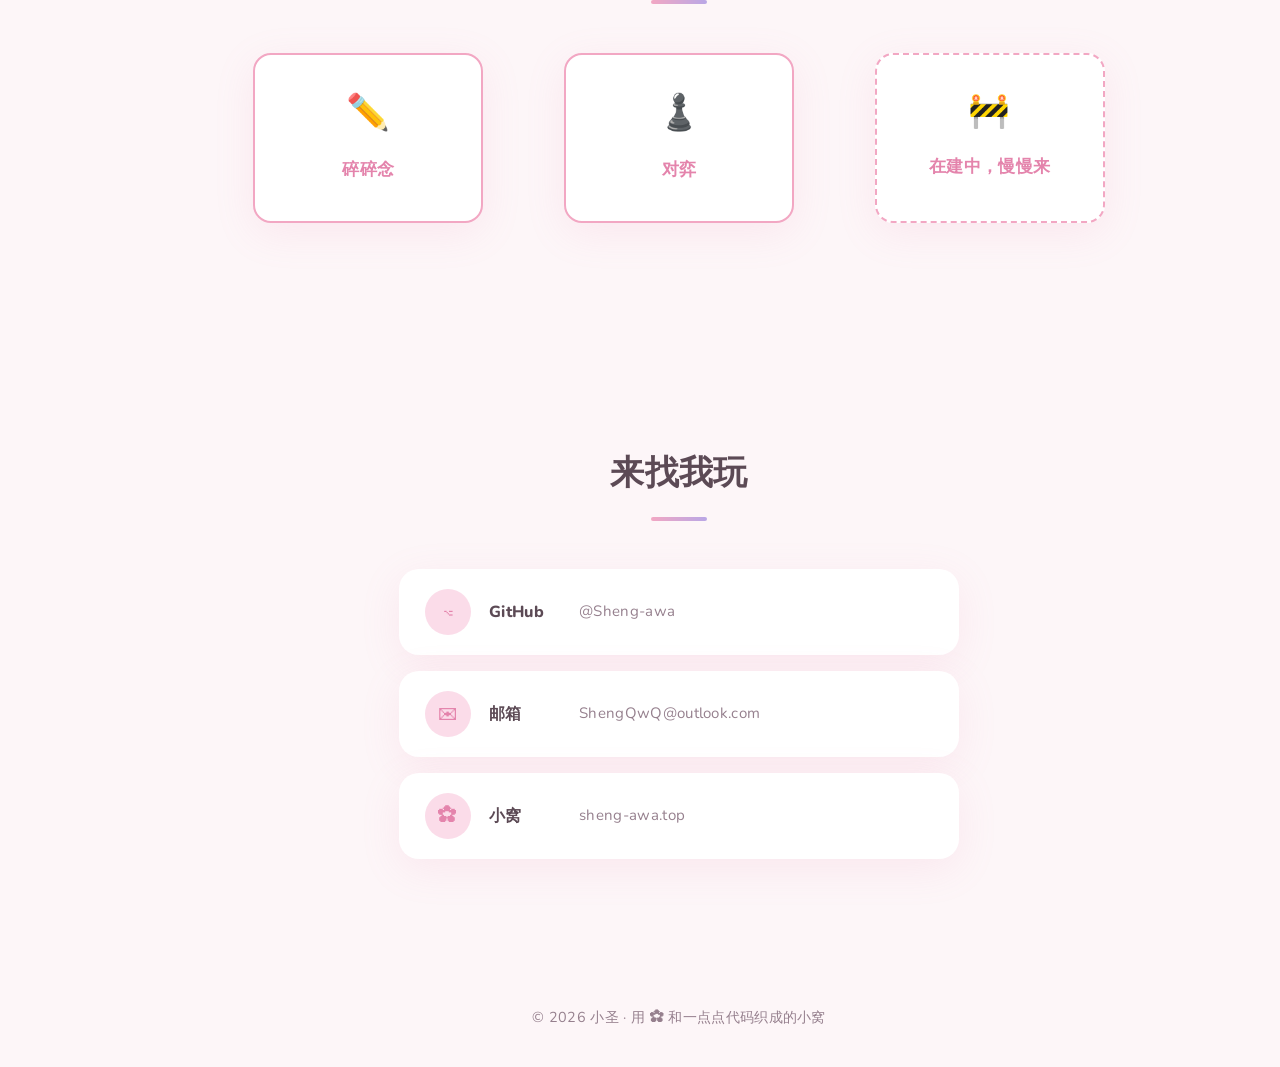
==== commit b2a25ffb: "feat: 全站源码守卫（右键/Ctrl+U 弹软萌提示，心理安慰层）" ====
--- a/index.html
+++ b/index.html
@@ -183,5 +183,6 @@
   </footer>
 
   <script src="assets/js/main.js"></script>
+  <script src="assets/js/guard.js"></script>
 </body>
 </html>
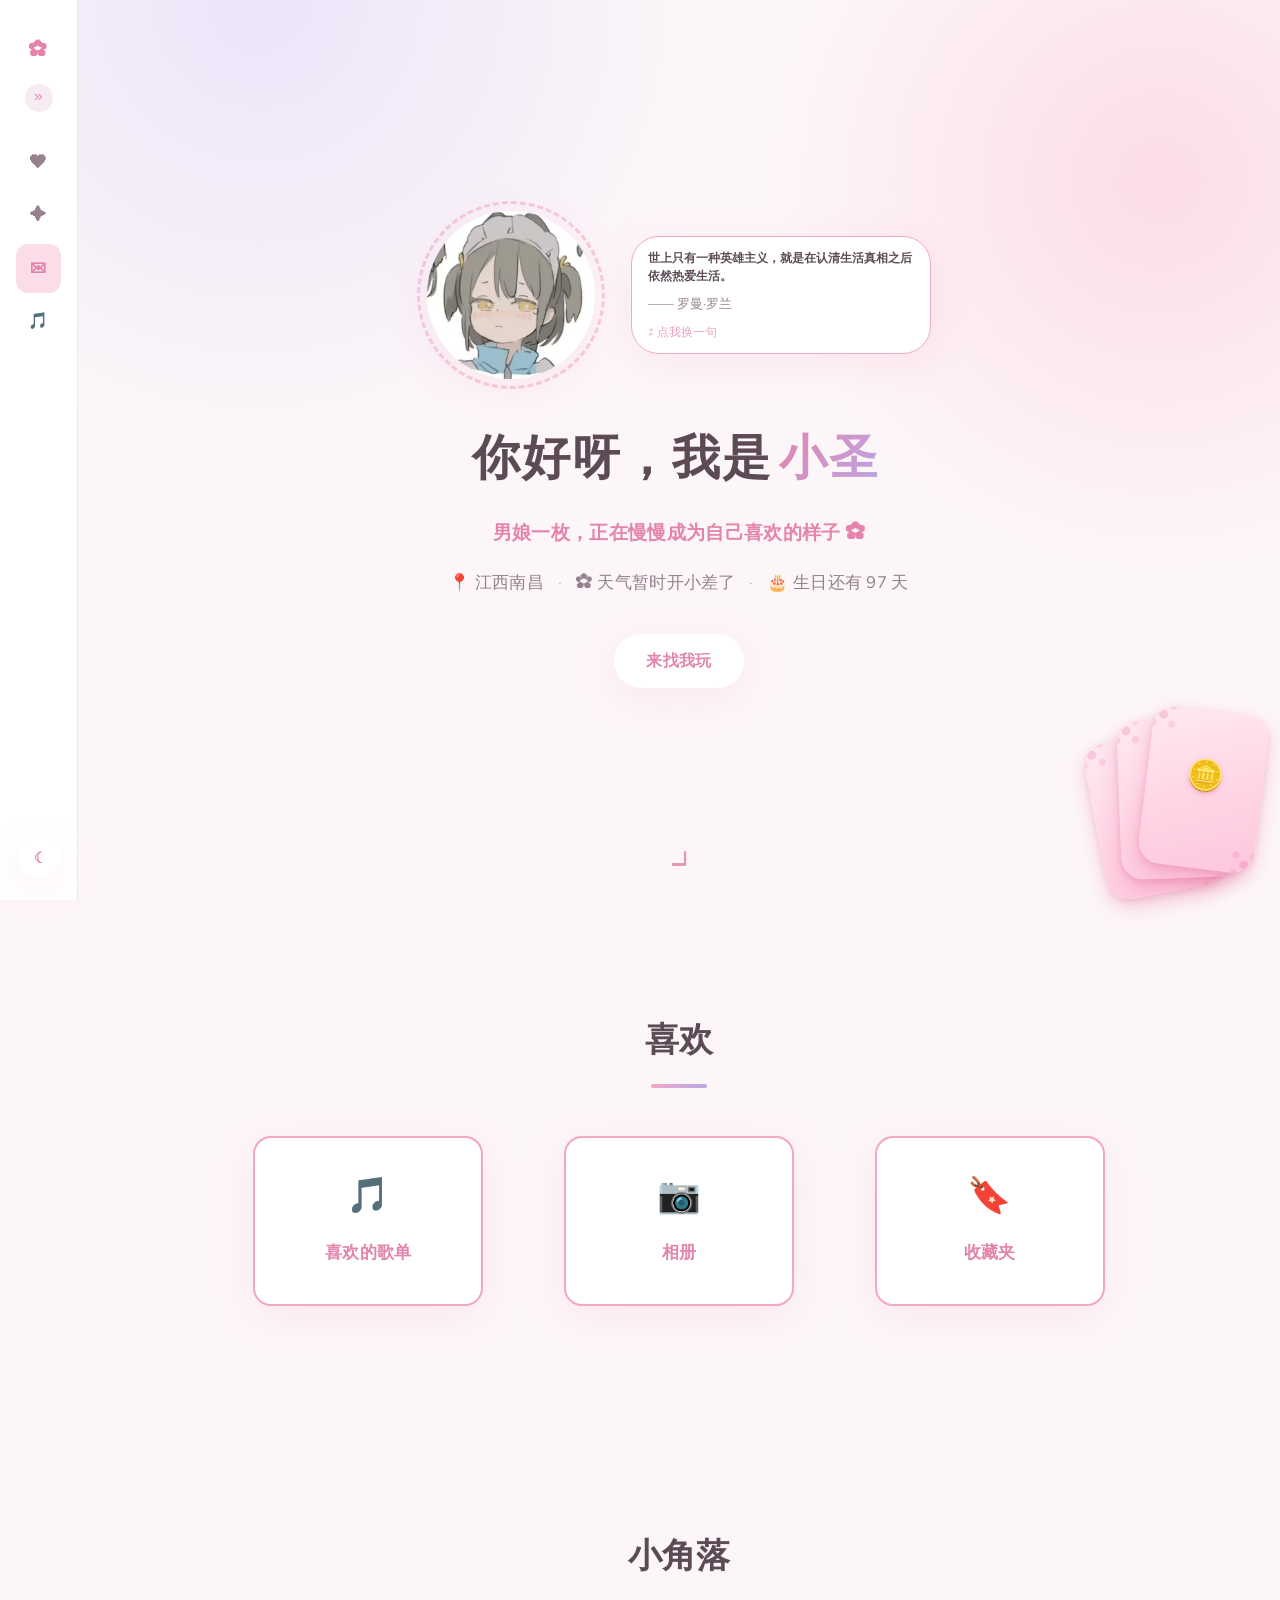
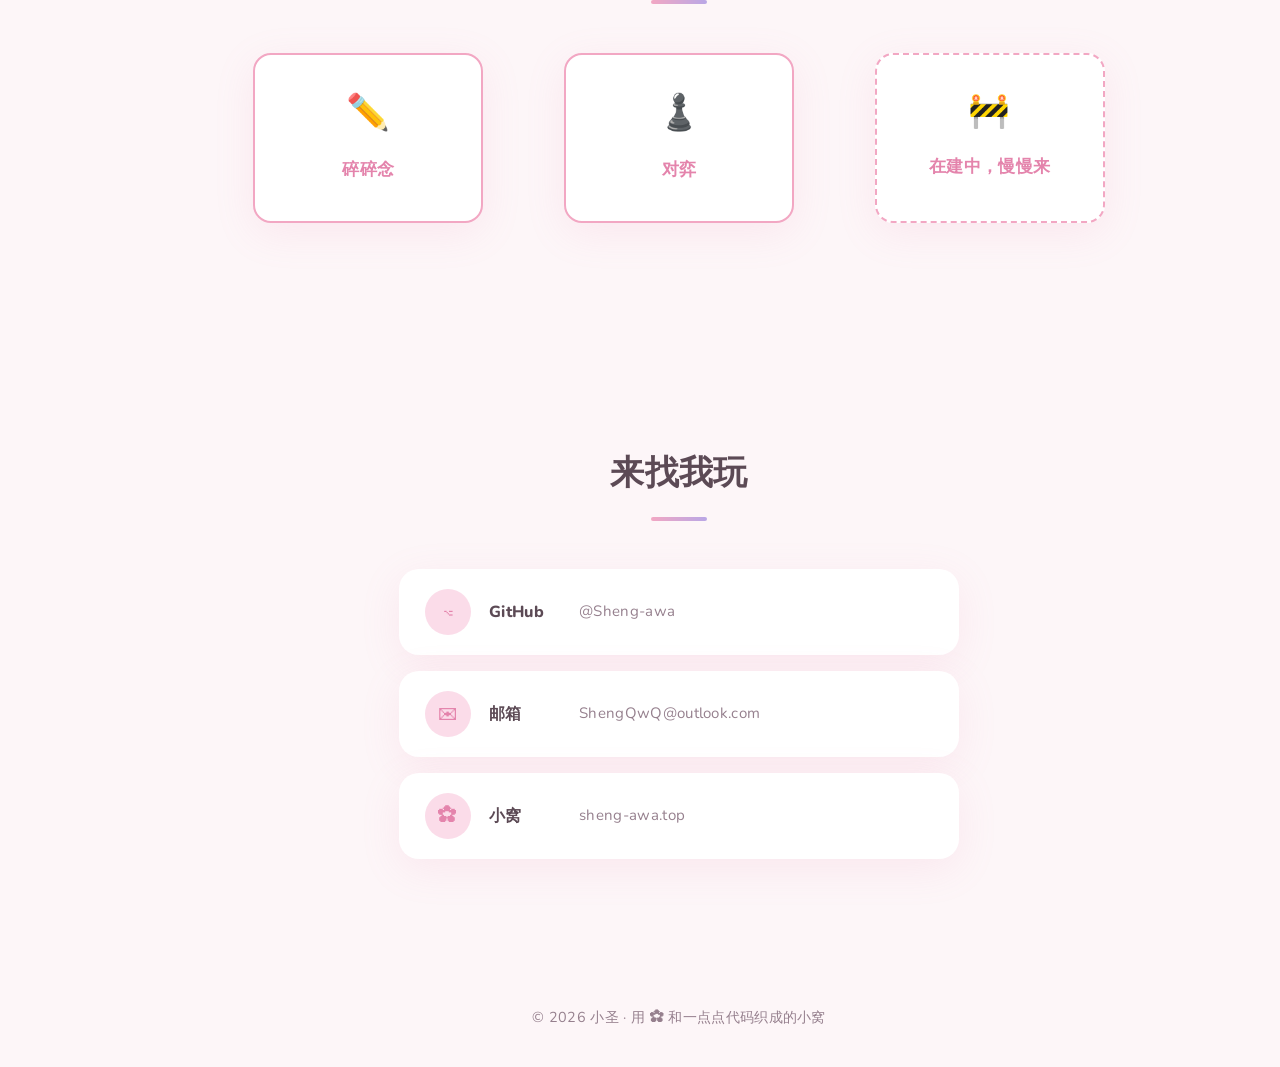
==== commit ca617795: "Revert "feat: 全站源码守卫（右键/Ctrl+U 弹软萌提示，心理安慰层）" This reverts commit b2a25ffbd6454e3cff75bb5ea88d45c2cd0" ====
--- a/index.html
+++ b/index.html
@@ -183,6 +183,5 @@
   </footer>
 
   <script src="assets/js/main.js"></script>
-  <script src="assets/js/guard.js"></script>
 </body>
 </html>
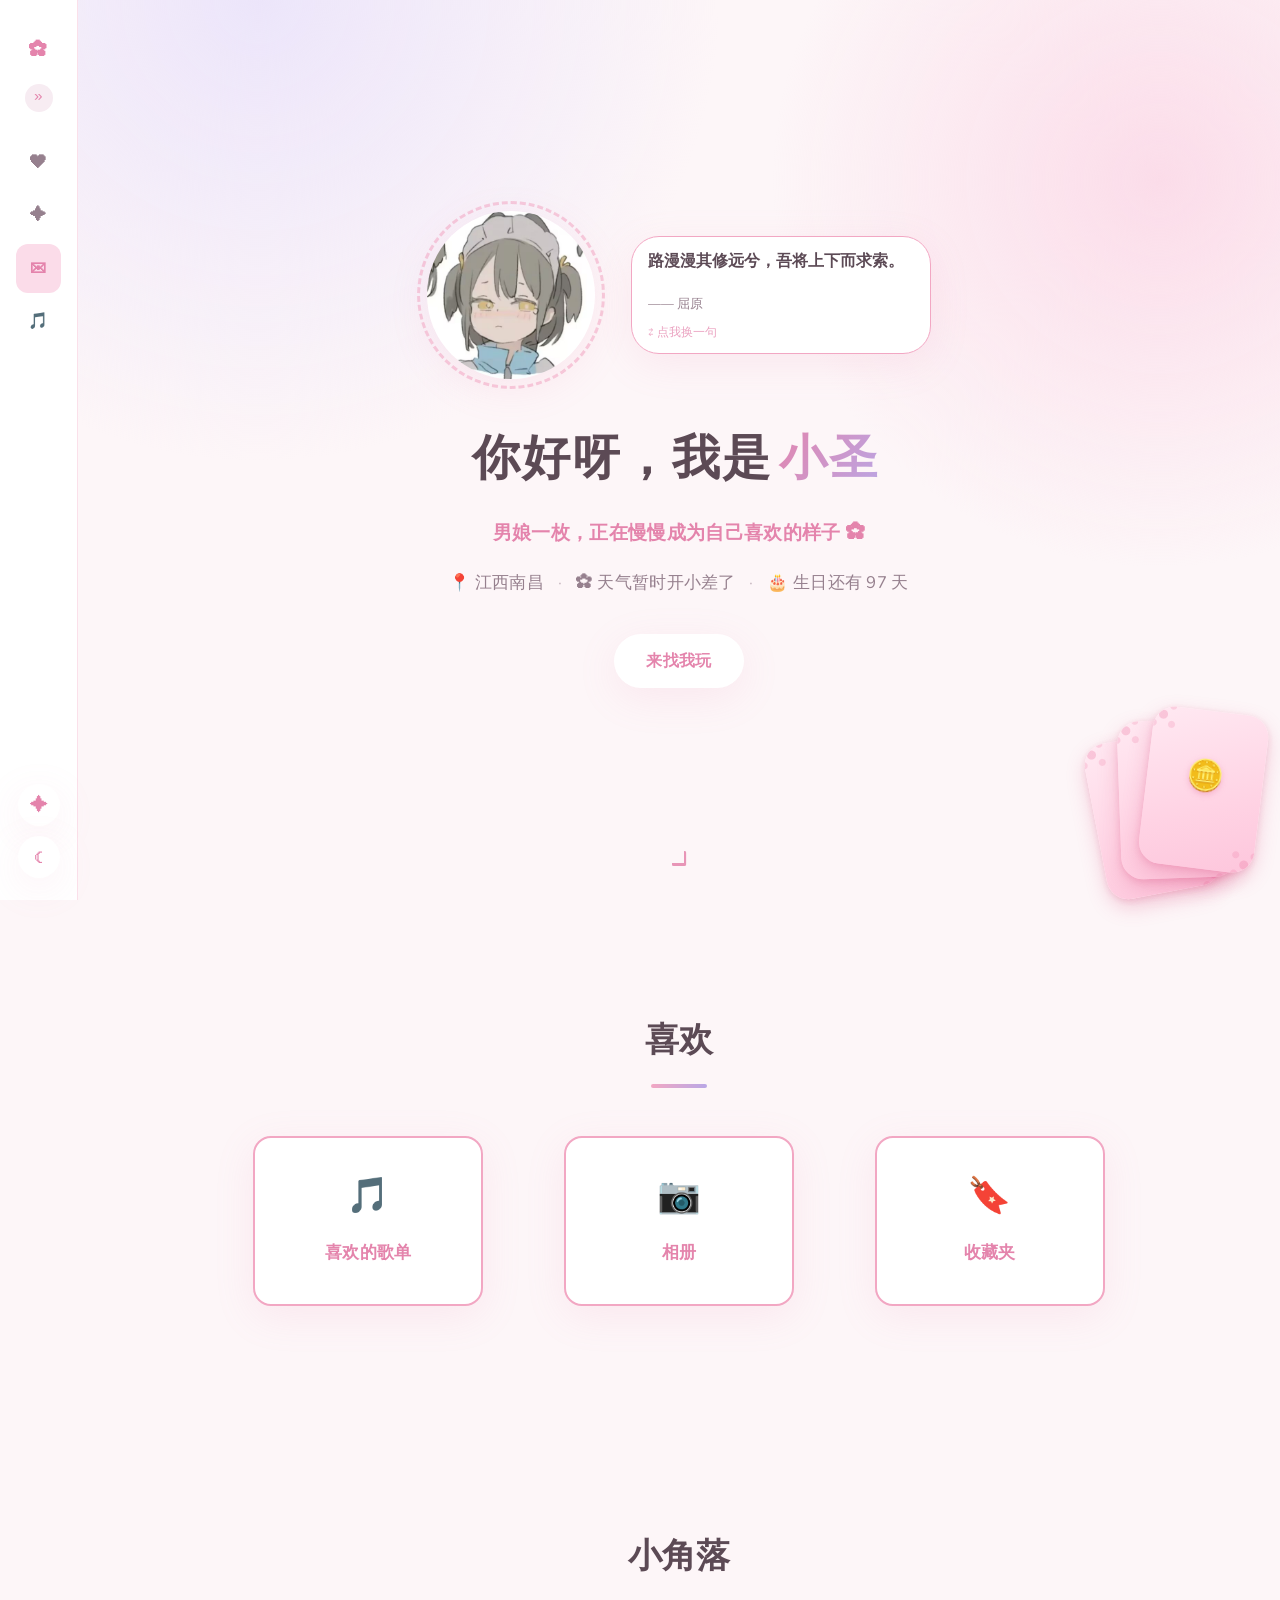
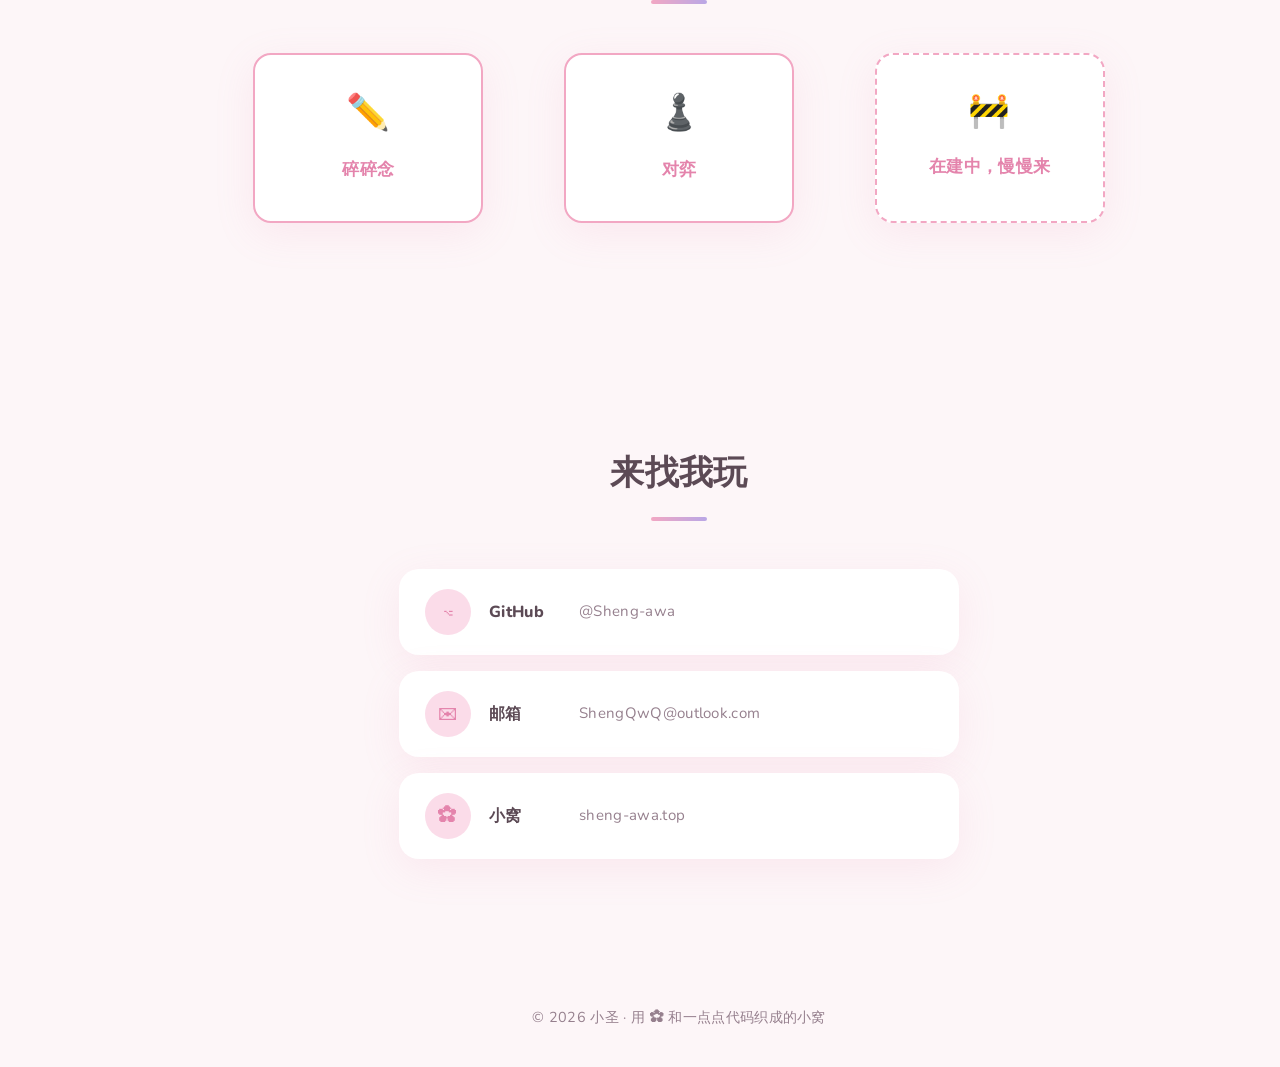
==== commit 0ab57161: "feat: 星空模式（首页：✦ 星星按钮 + Canvas 星星引擎 + 毛玻璃导航/卡片，开星空强制深色）" ====
--- a/index.html
+++ b/index.html
@@ -22,6 +22,9 @@
 
   <!-- 特效画布：粉色鼠标轨迹 + 飘雪 -->
   <canvas class="fx-canvas" id="fxCanvas" aria-hidden="true"></canvas>
+
+  <!-- 星空画布：星空模式开启时星星闪烁（JS 驱动） -->
+  <canvas class="star-canvas" id="starCanvas" aria-hidden="true"></canvas>
 
   <!-- 右下角占卜扑克牌：三张斜叠，悬停立起露字，点击翻牌占卜（六爻 / 一签 / 今日小幸运） -->
   <div class="cards" id="fortuneCards" aria-label="占卜">
@@ -64,9 +67,14 @@
         <a href="music.html"><span class="nav__icon">🎵</span><span class="nav__text">音乐</span></a>
       </nav>
     </div>
-    <button class="theme-toggle" id="themeToggle" aria-label="切换明暗主题" title="切换主题">
-      <span class="theme-toggle__icon">☾</span>
-    </button>
+    <div class="nav__right">
+      <button class="star-toggle" id="starToggle" aria-label="切换星空模式" title="星空模式">
+        <span class="star-toggle__icon">✦</span>
+      </button>
+      <button class="theme-toggle" id="themeToggle" aria-label="切换明暗主题" title="切换主题">
+        <span class="theme-toggle__icon">☾</span>
+      </button>
+    </div>
   </header>
 
   <main id="top">
--- a/assets/css/style.css
+++ b/assets/css/style.css
@@ -109,6 +109,80 @@
   z-index: 200;
 }
 
+/* ---------- 星空模式 ---------- */
+/* 背景层：星云 + 深蓝紫渐变，随 data-star 淡入淡出 */
+body::after {
+  content: "";
+  position: fixed;
+  inset: 0;
+  z-index: -1;
+  pointer-events: none;
+  background:
+    radial-gradient(1200px 600px at 80% -10%, rgba(122, 91, 191, .5) 0%, transparent 60%),
+    radial-gradient(900px 500px at 10% 110%, rgba(47, 80, 150, .55) 0%, transparent 60%),
+    linear-gradient(180deg, #0d1133 0%, #141a44 55%, #1d1847 100%);
+  opacity: 0;
+  transition: opacity 0.6s var(--ease);
+}
+html[data-star="on"] body::after { opacity: 1; }
+
+/* 星星粒子画布：闪烁 + 极慢漂移 */
+.star-canvas {
+  position: fixed;
+  inset: 0;
+  width: 100%;
+  height: 100%;
+  pointer-events: none;
+  z-index: 180;
+  opacity: 0;
+  transition: opacity 0.8s var(--ease);
+}
+html[data-star="on"] .star-canvas { opacity: 1; }
+
+/* 星空模式：导航栏变毛玻璃液态玻璃，星云透过来 */
+html[data-star="on"] .nav {
+  background: linear-gradient(165deg, rgba(34, 38, 88, .55) 0%, rgba(24, 26, 66, .45) 100%);
+  backdrop-filter: blur(20px) saturate(160%);
+  -webkit-backdrop-filter: blur(20px) saturate(160%);
+  box-shadow: inset 0 1px 0 rgba(255, 255, 255, .12), inset 0 -1px 0 rgba(255, 255, 255, .04);
+}
+html[data-star="on"] .theme-toggle {
+  background: rgba(255, 255, 255, .12);
+  box-shadow: inset 0 1px 0 rgba(255, 255, 255, .18), 0 4px 14px rgba(10, 12, 40, .35);
+}
+html[data-star="on"] .theme-toggle:hover {
+  box-shadow: inset 0 1px 0 rgba(255, 255, 255, .24), 0 8px 22px rgba(10, 12, 40, .5);
+}
+/* 宽屏侧边栏：玻璃边沿高光 */
+@media (min-width: 900px) {
+  html[data-star="on"] .nav {
+    border-right: 1px solid rgba(255, 255, 255, .14);
+    box-shadow: inset 0 1px 0 rgba(255, 255, 255, .12), inset -1px 0 0 rgba(255, 255, 255, .05);
+  }
+}
+
+/* 星空模式：卡片 / 气泡等方框统一半透明毛玻璃，星空透过来 */
+html[data-star="on"] .quote,
+html[data-star="on"] .corner__entry,
+html[data-star="on"] .corner__card,
+html[data-star="on"] .contact__item,
+html[data-star="on"] .btn--ghost {
+  background: rgba(255, 255, 255, .08);
+  backdrop-filter: blur(14px) saturate(150%);
+  -webkit-backdrop-filter: blur(14px) saturate(150%);
+  border-color: rgba(255, 255, 255, .16);
+  box-shadow: inset 0 1px 0 rgba(255, 255, 255, .1), 0 8px 26px rgba(6, 8, 32, .35);
+}
+/* 悬停浮层（卡片下方舒展的介绍）也换玻璃底 */
+html[data-star="on"] .corner__entry p,
+html[data-star="on"] .corner__card p {
+  background: linear-gradient(rgba(34, 38, 88, .9), rgba(24, 26, 66, .82));
+  border-color: rgba(255, 255, 255, .18);
+  backdrop-filter: blur(12px) saturate(150%);
+  -webkit-backdrop-filter: blur(12px) saturate(150%);
+  box-shadow: inset 0 1px 0 rgba(255, 255, 255, .08), 0 10px 26px rgba(6, 8, 32, .4);
+}
+
 /* ---------- 导航（窄屏：顶栏） ---------- */
 .nav {
   position: fixed;
@@ -179,7 +253,15 @@
 .nav__links a:hover { color: var(--accent-deep); }
 .nav__links a:hover::after { transform: scaleX(1); transform-origin: left; }
 
-.theme-toggle {
+.nav__right {
+  display: flex;
+  align-items: center;
+  gap: 10px;
+  flex: none;
+}
+
+.theme-toggle,
+.star-toggle {
   border: none;
   cursor: pointer;
   width: 42px; height: 42px;
@@ -195,9 +277,32 @@
     background-color var(--speed) var(--ease);
 }
 
-.theme-toggle:hover { transform: translateY(-2px) rotate(-14deg); box-shadow: var(--shadow-hover); }
+.theme-toggle:hover,
+.star-toggle:hover { transform: translateY(-2px) rotate(-14deg); box-shadow: var(--shadow-hover); }
 .theme-toggle__icon { display: block; transition: transform 0.6s var(--ease); }
 html[data-theme="dark"] .theme-toggle__icon { transform: rotate(360deg); }
+
+.star-toggle__icon {
+  display: block;
+  transition: transform 0.5s var(--ease), color 0.4s var(--ease), text-shadow 0.4s var(--ease);
+}
+.star-toggle:hover .star-toggle__icon { transform: rotate(24deg) scale(1.12); }
+
+/* 星空模式开启：按钮亮起（深蓝紫底 + 金色星星 + 呼吸光晕） */
+html[data-star="on"] .star-toggle {
+  background: linear-gradient(135deg, #2a2a6e 0%, #4a3a8f 100%);
+  box-shadow: 0 0 12px rgba(122, 91, 191, .65), 0 0 22px rgba(255, 215, 110, .25);
+  animation: star-toggle-glow 2.6s ease-in-out infinite alternate;
+}
+html[data-star="on"] .star-toggle__icon {
+  color: #ffd76e;
+  text-shadow: 0 0 8px rgba(255, 215, 110, .9);
+}
+html[data-star="on"] .star-toggle:hover { transform: translateY(-2px) scale(1.05); }
+@keyframes star-toggle-glow {
+  from { box-shadow: 0 0 8px rgba(122, 91, 191, .5), 0 0 14px rgba(255, 215, 110, .15); }
+  to   { box-shadow: 0 0 16px rgba(122, 91, 191, .8), 0 0 30px rgba(255, 215, 110, .4); }
+}
 
 /* ---------- 导航（宽屏：GitHub 式左侧边栏，可伸缩） ---------- */
 @media (min-width: 900px) {
@@ -303,7 +408,11 @@
     font-weight: 800;
   }
 
-  .theme-toggle { margin-top: auto; }
+  .nav__right {
+    margin-top: auto;
+    justify-content: center;
+    padding-top: 18px;
+  }
 
   /* ===== 收起状态：纯图标栏 ===== */
   body.nav-collapsed .nav__header {
@@ -326,7 +435,7 @@
 
   body.nav-collapsed .nav__collapse-icon { transform: rotate(180deg); }
 
-  body.nav-collapsed .theme-toggle { align-self: center; }
+  body.nav-collapsed .nav__right { flex-direction: column; align-items: center; }
 }
 
 /* ---------- Hero ---------- */
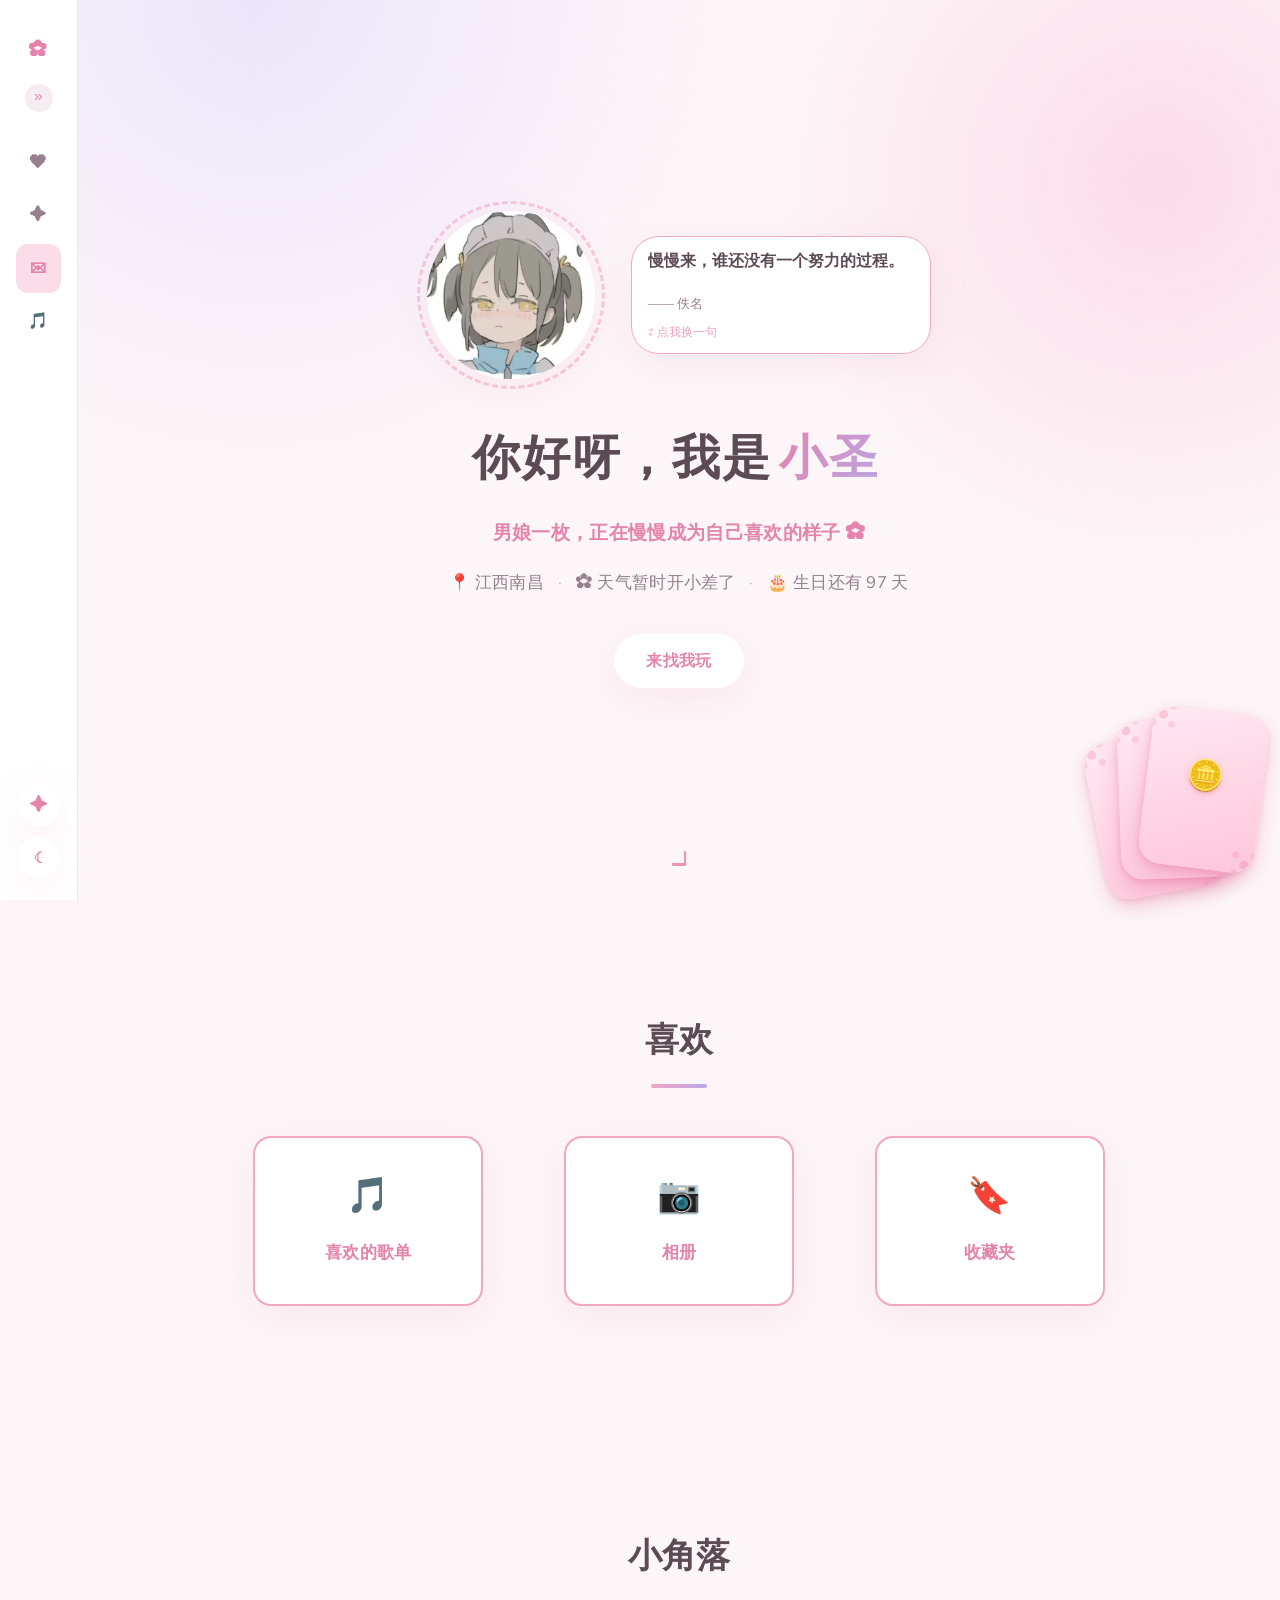
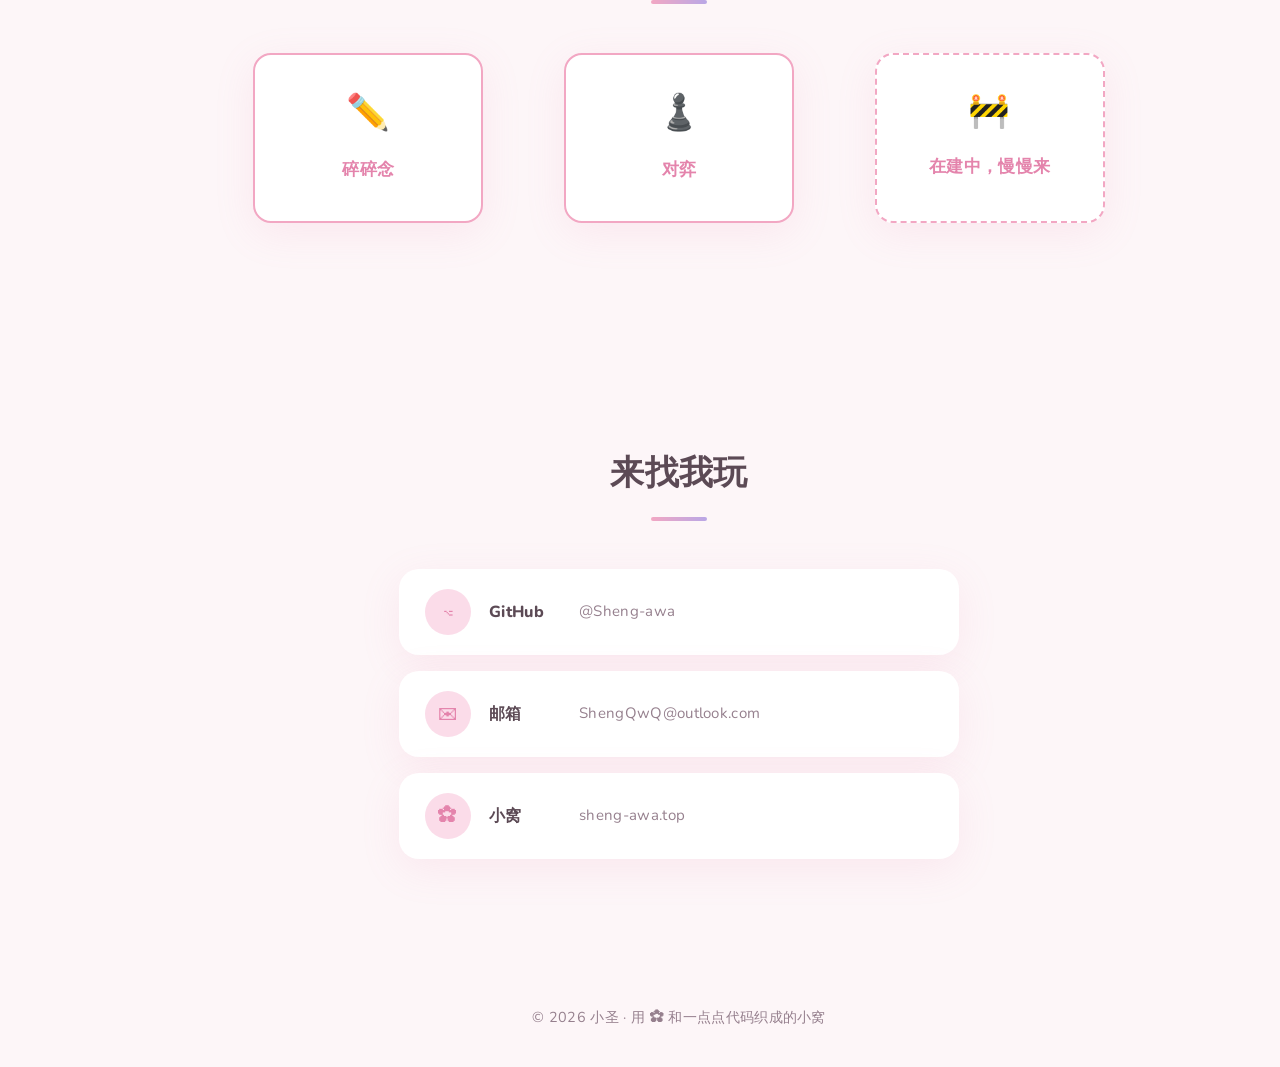
==== commit 00aa238f: "feat: 星空模式全站生效（star.js 统一星云背景+星星引擎，8 子页 head 读 sheng-star 首帧生效）" ====
--- a/index.html
+++ b/index.html
@@ -22,9 +22,6 @@
 
   <!-- 特效画布：粉色鼠标轨迹 + 飘雪 -->
   <canvas class="fx-canvas" id="fxCanvas" aria-hidden="true"></canvas>
-
-  <!-- 星空画布：星空模式开启时星星闪烁（JS 驱动） -->
-  <canvas class="star-canvas" id="starCanvas" aria-hidden="true"></canvas>
 
   <!-- 右下角占卜扑克牌：三张斜叠，悬停立起露字，点击翻牌占卜（六爻 / 一签 / 今日小幸运） -->
   <div class="cards" id="fortuneCards" aria-label="占卜">
@@ -191,5 +188,6 @@
   </footer>
 
   <script src="assets/js/main.js"></script>
+  <script src="assets/js/star.js"></script>
 </body>
 </html>
--- a/assets/css/style.css
+++ b/assets/css/style.css
@@ -110,34 +110,8 @@
 }
 
 /* ---------- 星空模式 ---------- */
-/* 背景层：星云 + 深蓝紫渐变，随 data-star 淡入淡出 */
-body::after {
-  content: "";
-  position: fixed;
-  inset: 0;
-  z-index: -1;
-  pointer-events: none;
-  background:
-    radial-gradient(1200px 600px at 80% -10%, rgba(122, 91, 191, .5) 0%, transparent 60%),
-    radial-gradient(900px 500px at 10% 110%, rgba(47, 80, 150, .55) 0%, transparent 60%),
-    linear-gradient(180deg, #0d1133 0%, #141a44 55%, #1d1847 100%);
-  opacity: 0;
-  transition: opacity 0.6s var(--ease);
-}
-html[data-star="on"] body::after { opacity: 1; }
-
-/* 星星粒子画布：闪烁 + 极慢漂移 */
-.star-canvas {
-  position: fixed;
-  inset: 0;
-  width: 100%;
-  height: 100%;
-  pointer-events: none;
-  z-index: 180;
-  opacity: 0;
-  transition: opacity 0.8s var(--ease);
-}
-html[data-star="on"] .star-canvas { opacity: 1; }
+/* 背景层与星星画布由 assets/js/star.js 注入（全站统一）；
+   这里只保留星空下的毛玻璃（导航 / 卡片） */
 
 /* 星空模式：导航栏变毛玻璃液态玻璃，星云透过来 */
 html[data-star="on"] .nav {
